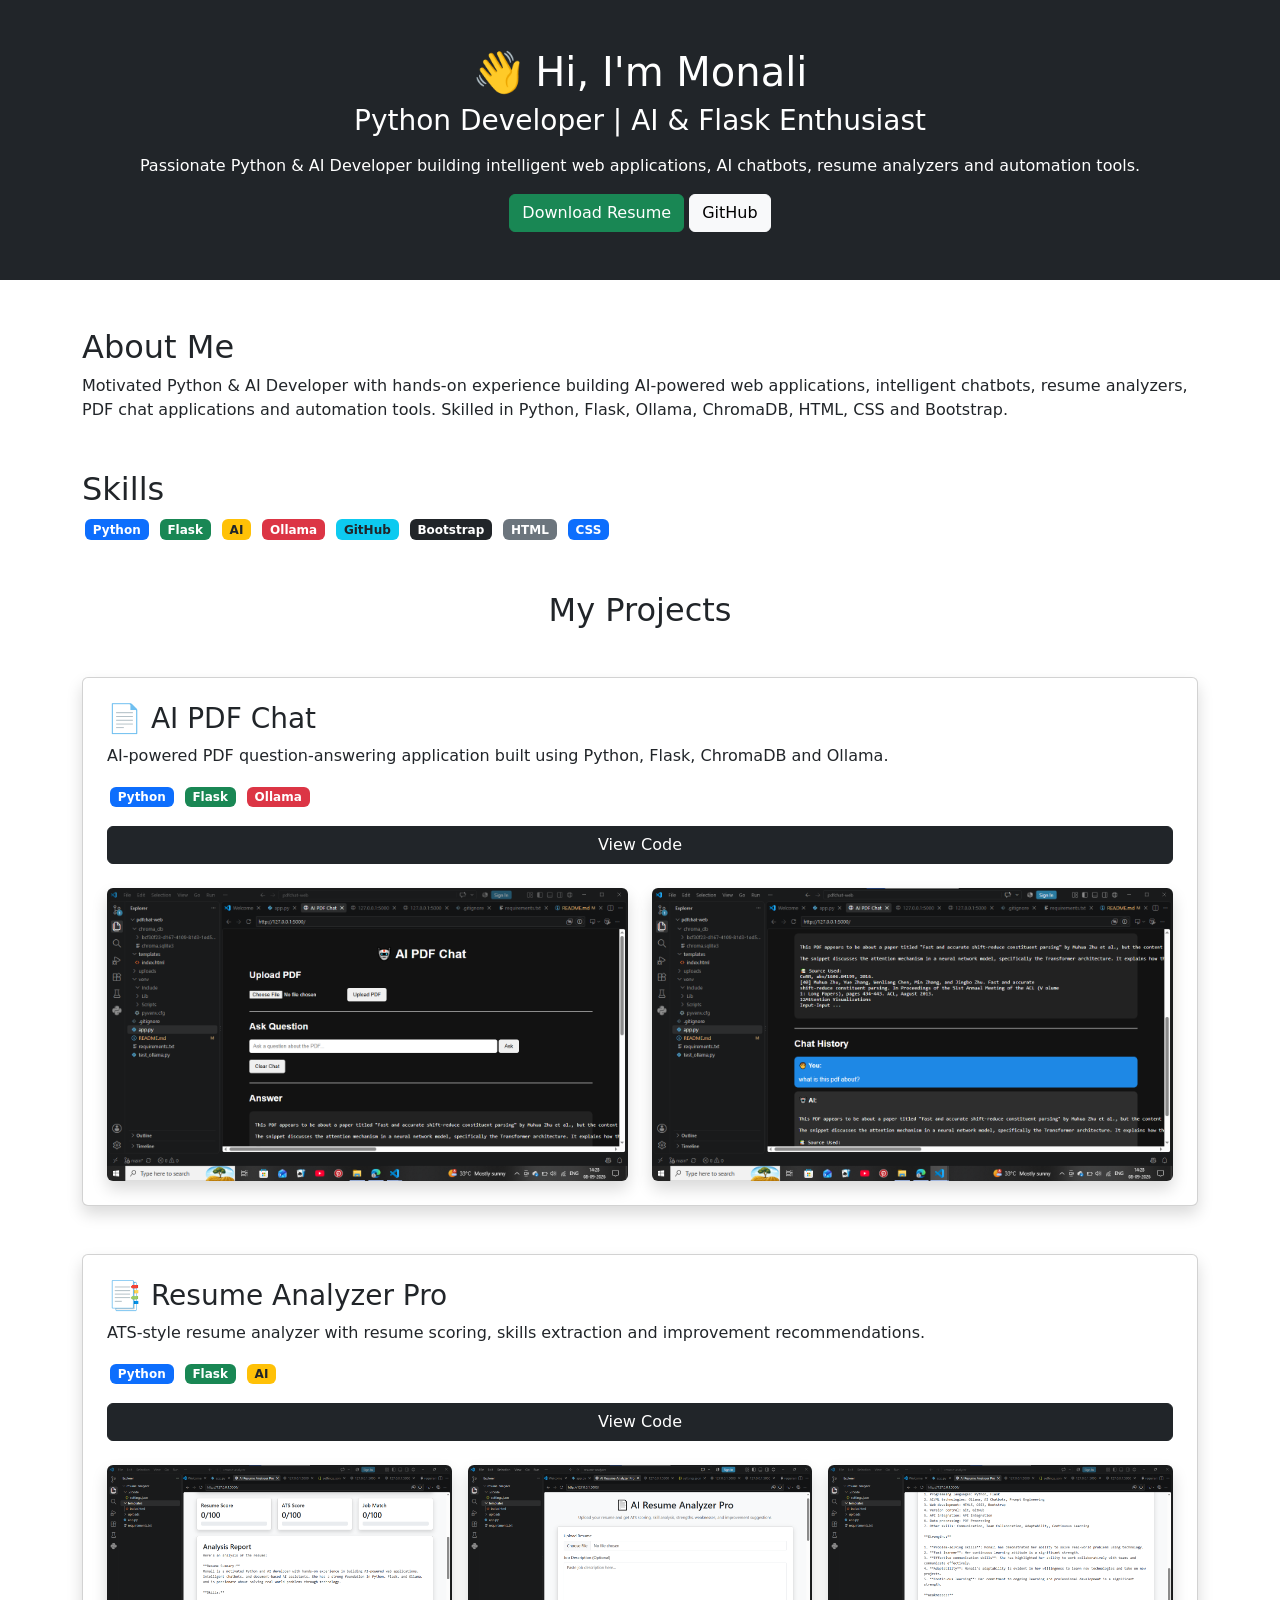
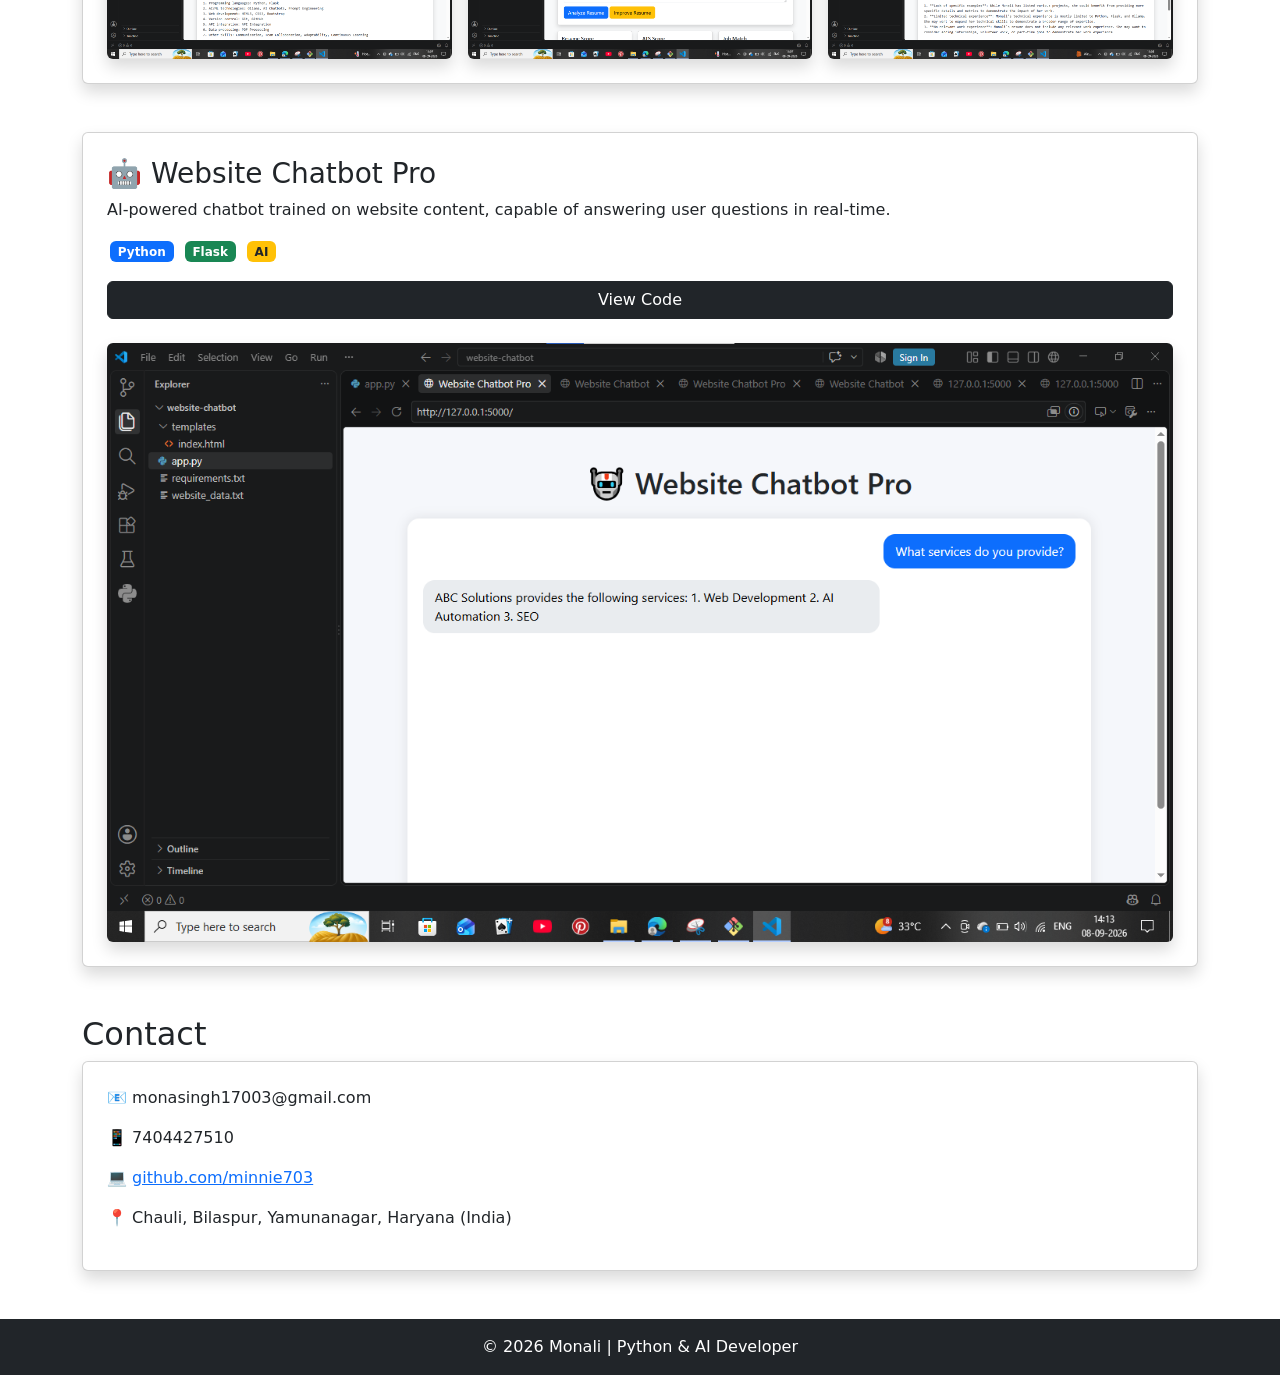
==== index.html @ a2e7c5f6 "Added clickable screenshots" ====
<!DOCTYPE html>
<html lang="en">

<head>

    <meta charset="UTF-8">
    <meta name="viewport" content="width=device-width, initial-scale=1.0">

    <title>Monali | Python & AI Developer</title>

    <link rel="stylesheet" href="style.css">

    <link href="https://cdn.jsdelivr.net/npm/bootstrap@5.3.3/dist/css/bootstrap.min.css"
          rel="stylesheet">

</head>

<body>

<!-- HERO -->

<section class="bg-dark text-white text-center p-5">

    <div class="container">

        <h1>👋 Hi, I'm Monali</h1>

        <h3>Python Developer | AI & Flask Enthusiast</h3>

        <p class="mt-3">
            Passionate Python & AI Developer building intelligent web applications,
            AI chatbots, resume analyzers and automation tools.
        </p>

        <a href="https://minnie703.github.io/portfolio-website/Monali_Resume.pdf"
           class="btn btn-success"
           target="_blank">
           Download Resume
        </a>

        <a href="https://github.com/minnie703"
           target="_blank"
           class="btn btn-light">
           GitHub
        </a>

    </div>

</section>

<!-- ABOUT -->

<section class="container mt-5">

    <h2>About Me</h2>

    <p>
        Motivated Python & AI Developer with hands-on experience building
        AI-powered web applications, intelligent chatbots, resume analyzers,
        PDF chat applications and automation tools.

        Skilled in Python, Flask, Ollama, ChromaDB, HTML, CSS and Bootstrap.
    </p>

</section>

<!-- SKILLS -->

<section class="container mt-5">

    <h2>Skills</h2>

    <span class="badge bg-primary">Python</span>
    <span class="badge bg-success">Flask</span>
    <span class="badge bg-warning text-dark">AI</span>
    <span class="badge bg-danger">Ollama</span>
    <span class="badge bg-info text-dark">GitHub</span>
    <span class="badge bg-dark">Bootstrap</span>
    <span class="badge bg-secondary">HTML</span>
    <span class="badge bg-primary">CSS</span>

</section>

<!-- PROJECTS -->

<section class="container mt-5">

    <h2 class="text-center mb-5">
        My Projects
    </h2>

    <!-- AI PDF CHAT -->

    <div class="card shadow p-4 mb-5">

        <h3>📄 AI PDF Chat</h3>

        <p>
            AI-powered PDF question-answering application built using
            Python, Flask, ChromaDB and Ollama.
        </p>

        <div class="mb-3">
            <span class="badge bg-primary">Python</span>
            <span class="badge bg-success">Flask</span>
            <span class="badge bg-danger">Ollama</span>
        </div>

        <a href="https://github.com/minnie703"
           target="_blank"
           class="btn btn-dark mb-4">
            View Code
        </a>

        <div class="row">

            <div class="col-md-6">
                <a href="images/aipdfchat.png" target="_blank">
                    <img src="images/aipdfchat.png"
                         class="img-fluid rounded shadow project-img">
                </a>
            </div>

            <div class="col-md-6">
                <a href="images/aipdfchatt.png" target="_blank">
                    <img src="images/aipdfchatt.png"
                         class="img-fluid rounded shadow project-img">
                </a>
            </div>

        </div>

    </div>

    <!-- RESUME ANALYZER -->

    <div class="card shadow p-4 mb-5">

        <h3>📑 Resume Analyzer Pro</h3>

        <p>
            ATS-style resume analyzer with resume scoring,
            skills extraction and improvement recommendations.
        </p>

        <div class="mb-3">
            <span class="badge bg-primary">Python</span>
            <span class="badge bg-success">Flask</span>
            <span class="badge bg-warning text-dark">AI</span>
        </div>

        <a href="https://github.com/minnie703"
           target="_blank"
           class="btn btn-dark mb-4">
            View Code
        </a>

        <div class="row g-3">

            <div class="col-md-4">
                <a href="images/resume_analyzer.png" target="_blank">
                    <img src="images/resume_analyzer.png"
                         class="img-fluid rounded shadow project-img">
                </a>
            </div>

            <div class="col-md-4">
                <a href="images/resumeanalyzer.png" target="_blank">
                    <img src="images/resumeanalyzer.png"
                         class="img-fluid rounded shadow project-img">
                </a>
            </div>

            <div class="col-md-4">
                <a href="images/resummeanalyzer.png" target="_blank">
                    <img src="images/resummeanalyzer.png"
                         class="img-fluid rounded shadow project-img">
                </a>
            </div>

        </div>

    </div>

    <!-- WEBSITE CHATBOT -->

    <div class="card shadow p-4 mb-5">

        <h3>🤖 Website Chatbot Pro</h3>

        <p>
            AI-powered chatbot trained on website content,
            capable of answering user questions in real-time.
        </p>

        <div class="mb-3">
            <span class="badge bg-primary">Python</span>
            <span class="badge bg-success">Flask</span>
            <span class="badge bg-warning text-dark">AI</span>
        </div>

        <a href="https://github.com/minnie703"
           target="_blank"
           class="btn btn-dark mb-4">
            View Code
        </a>

        <a href="images/websitechatbot.png" target="_blank">
            <img src="images/websitechatbot.png"
                 class="img-fluid rounded shadow project-img">
        </a>

    </div>

</section>

<!-- CONTACT -->

<section class="container mt-5 mb-5">

    <h2>Contact</h2>

    <div class="card p-4 shadow">

        <p>📧 monasingh17003@gmail.com</p>

        <p>📱 7404427510</p>

        <p>
            💻
            <a href="https://github.com/minnie703" target="_blank">
                github.com/minnie703
            </a>
        </p>

        <p>
            📍 Chauli, Bilaspur,
            Yamunanagar, Haryana (India)
        </p>

    </div>

</section>

<!-- FOOTER -->

<footer class="bg-dark text-white text-center p-3">

    © 2026 Monali | Python & AI Developer

</footer>

</body>
</html>
---- style.css ----
body{
    background:#f8f9fa;
    font-family: Arial, sans-serif;
}

h1,h2,h3,h4{
    font-weight: bold;
}

.card{
    border:none;
    border-radius:15px;
}

img{
    transition:0.3s;
}

img:hover{
    transform:scale(1.02);
}

.badge{
    margin:3px;
    padding:8px;
}

section{
    margin-bottom:40px;
}

footer{
    margin-top:30px;
} 
.project-img {
    transition: transform 0.3s ease;
    cursor: pointer;
}

.project-img:hover {
    transform: scale(1.05);
}

.card {
    border: none;
    border-radius: 15px;
}

.card img {
    border-radius: 10px;
}
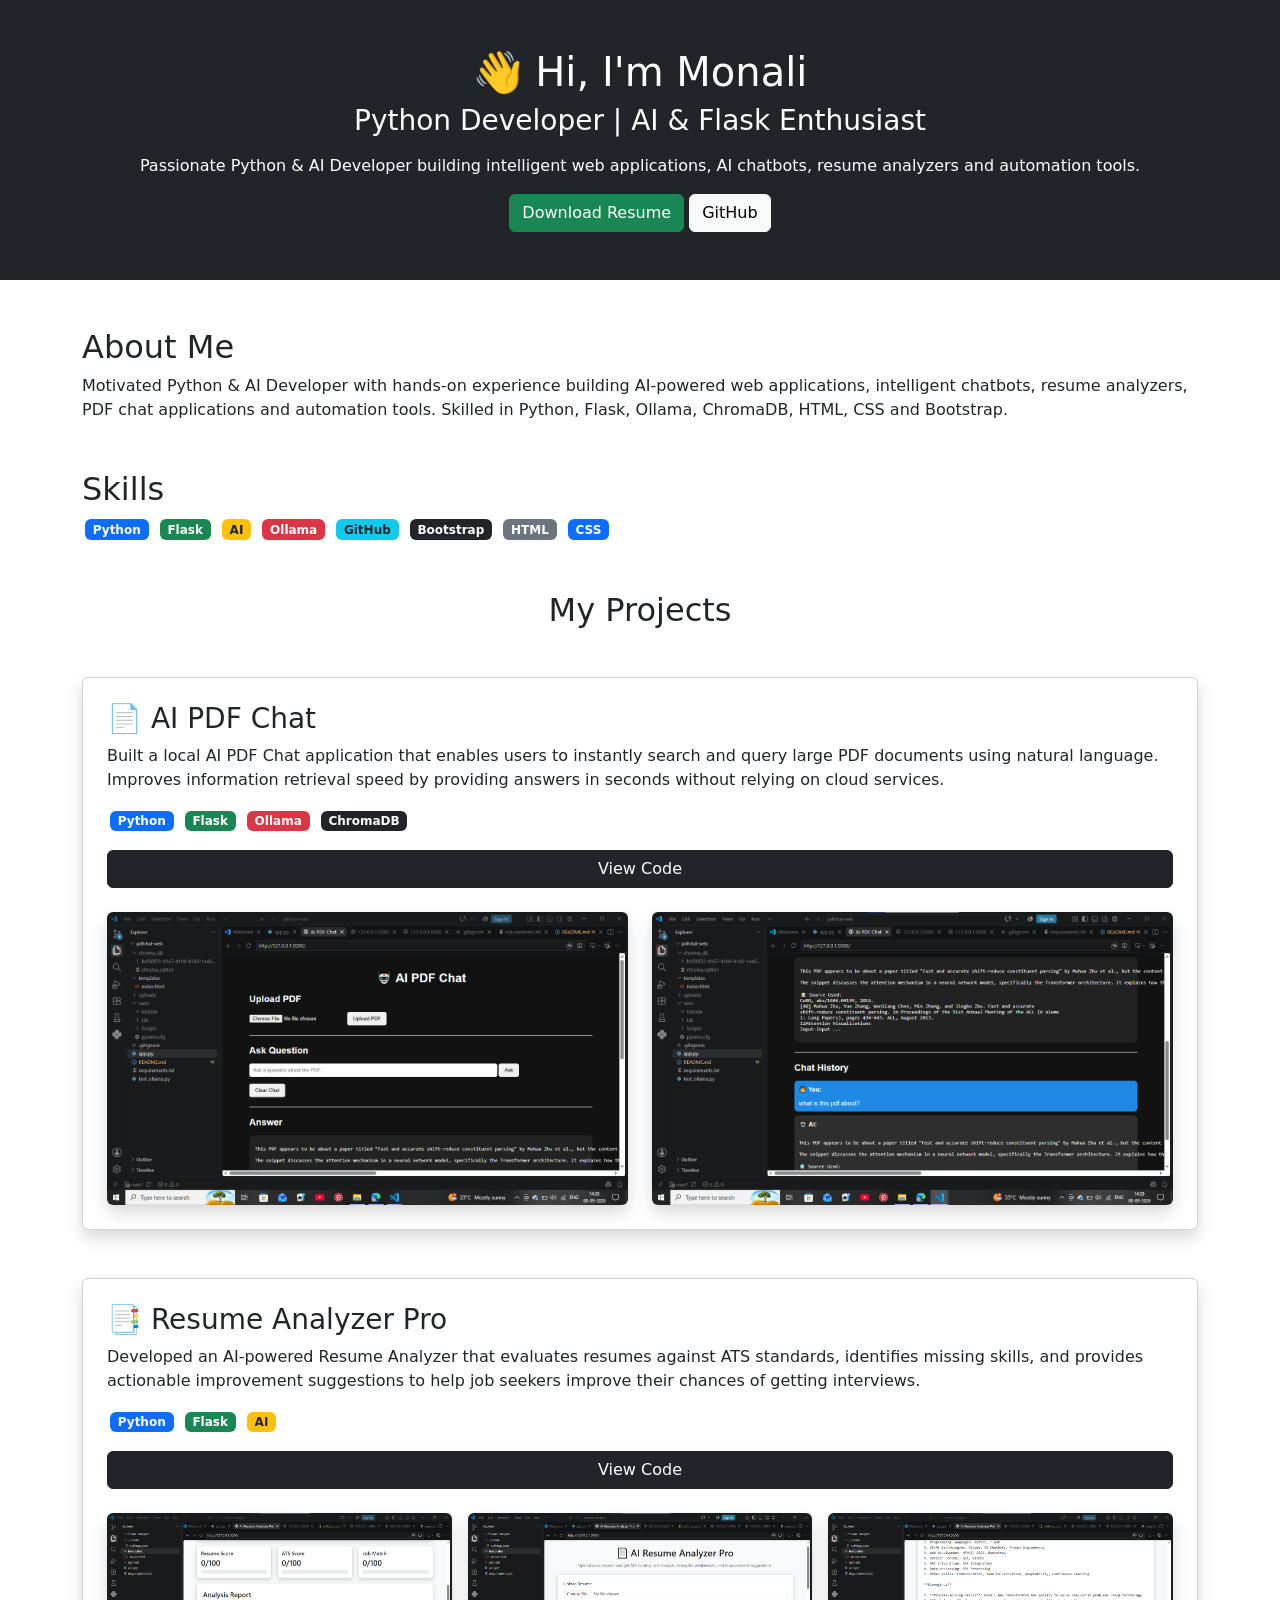
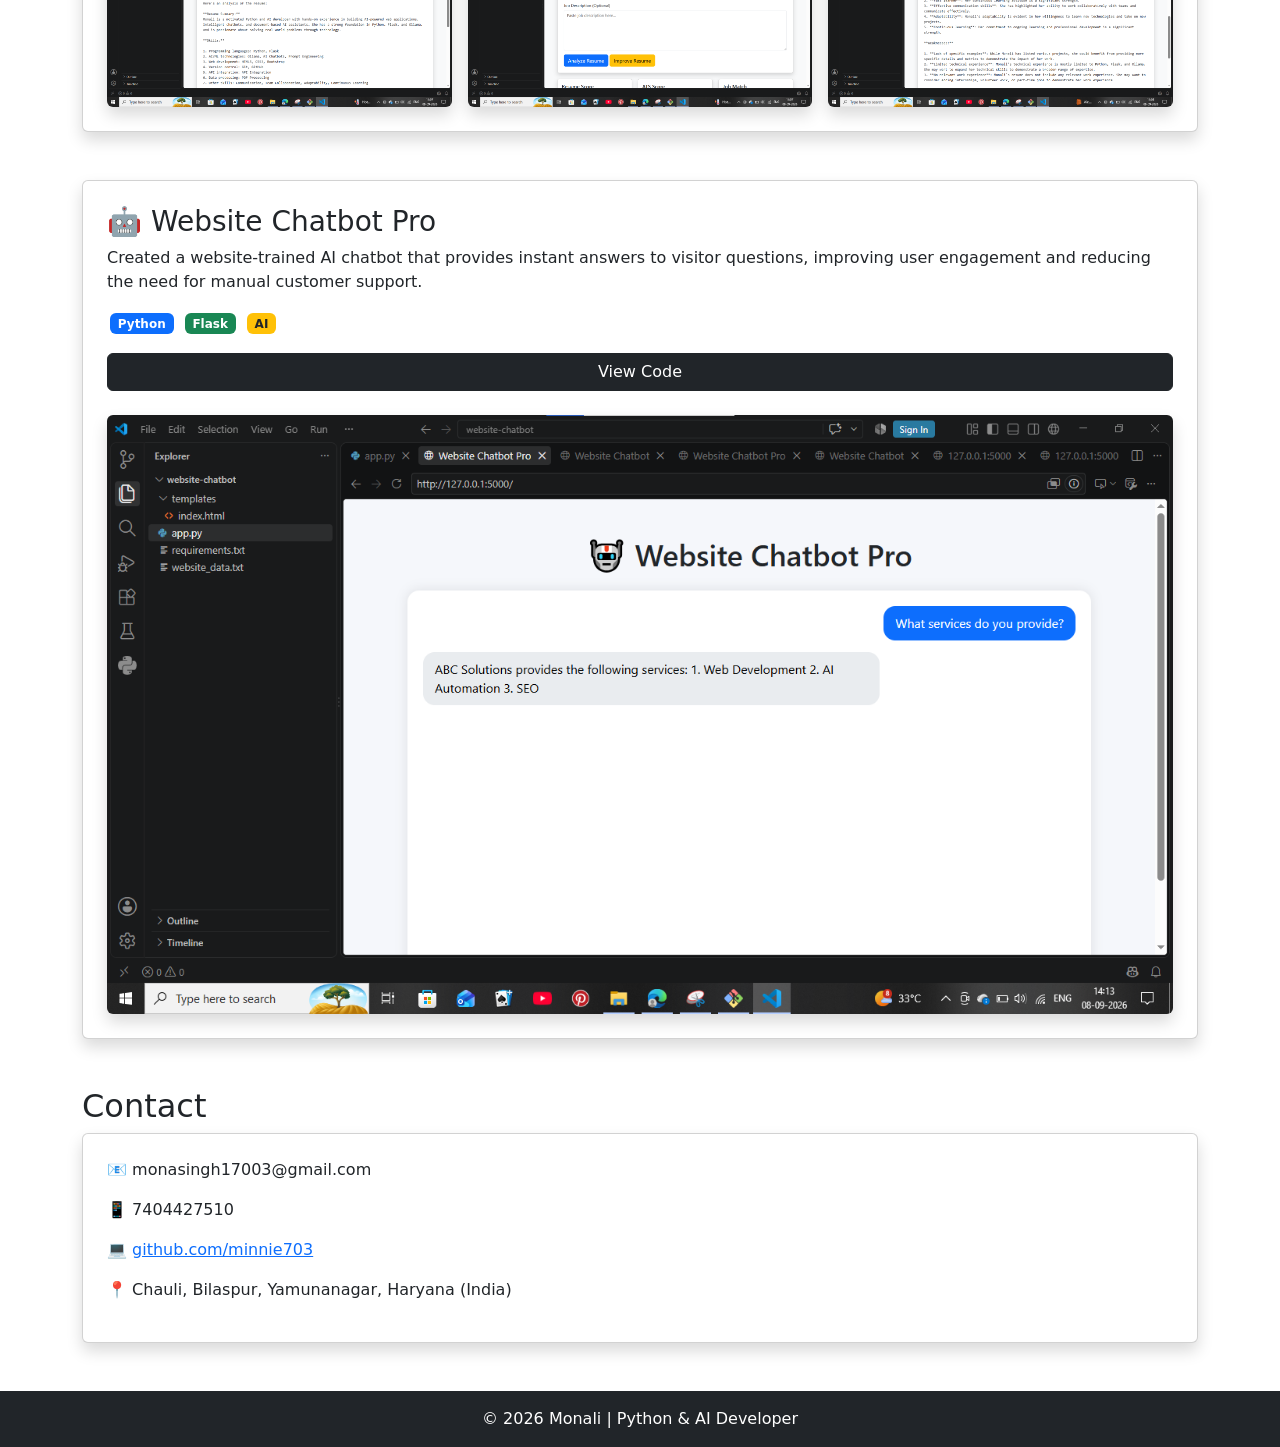
==== commit 2317397c: "Improved project descriptions" ====
--- a/index.html
+++ b/index.html
@@ -96,14 +96,17 @@
         <h3>📄 AI PDF Chat</h3>
 
         <p>
-            AI-powered PDF question-answering application built using
-            Python, Flask, ChromaDB and Ollama.
+            Built a local AI PDF Chat application that enables users to instantly
+            search and query large PDF documents using natural language.
+            Improves information retrieval speed by providing answers in seconds
+            without relying on cloud services.
         </p>
 
         <div class="mb-3">
             <span class="badge bg-primary">Python</span>
             <span class="badge bg-success">Flask</span>
             <span class="badge bg-danger">Ollama</span>
+            <span class="badge bg-dark">ChromaDB</span>
         </div>
 
         <a href="https://github.com/minnie703"
@@ -139,8 +142,10 @@
         <h3>📑 Resume Analyzer Pro</h3>
 
         <p>
-            ATS-style resume analyzer with resume scoring,
-            skills extraction and improvement recommendations.
+            Developed an AI-powered Resume Analyzer that evaluates resumes
+            against ATS standards, identifies missing skills, and provides
+            actionable improvement suggestions to help job seekers improve
+            their chances of getting interviews.
         </p>
 
         <div class="mb-3">
@@ -189,8 +194,9 @@
         <h3>🤖 Website Chatbot Pro</h3>
 
         <p>
-            AI-powered chatbot trained on website content,
-            capable of answering user questions in real-time.
+            Created a website-trained AI chatbot that provides instant answers
+            to visitor questions, improving user engagement and reducing the
+            need for manual customer support.
         </p>
 
         <div class="mb-3">
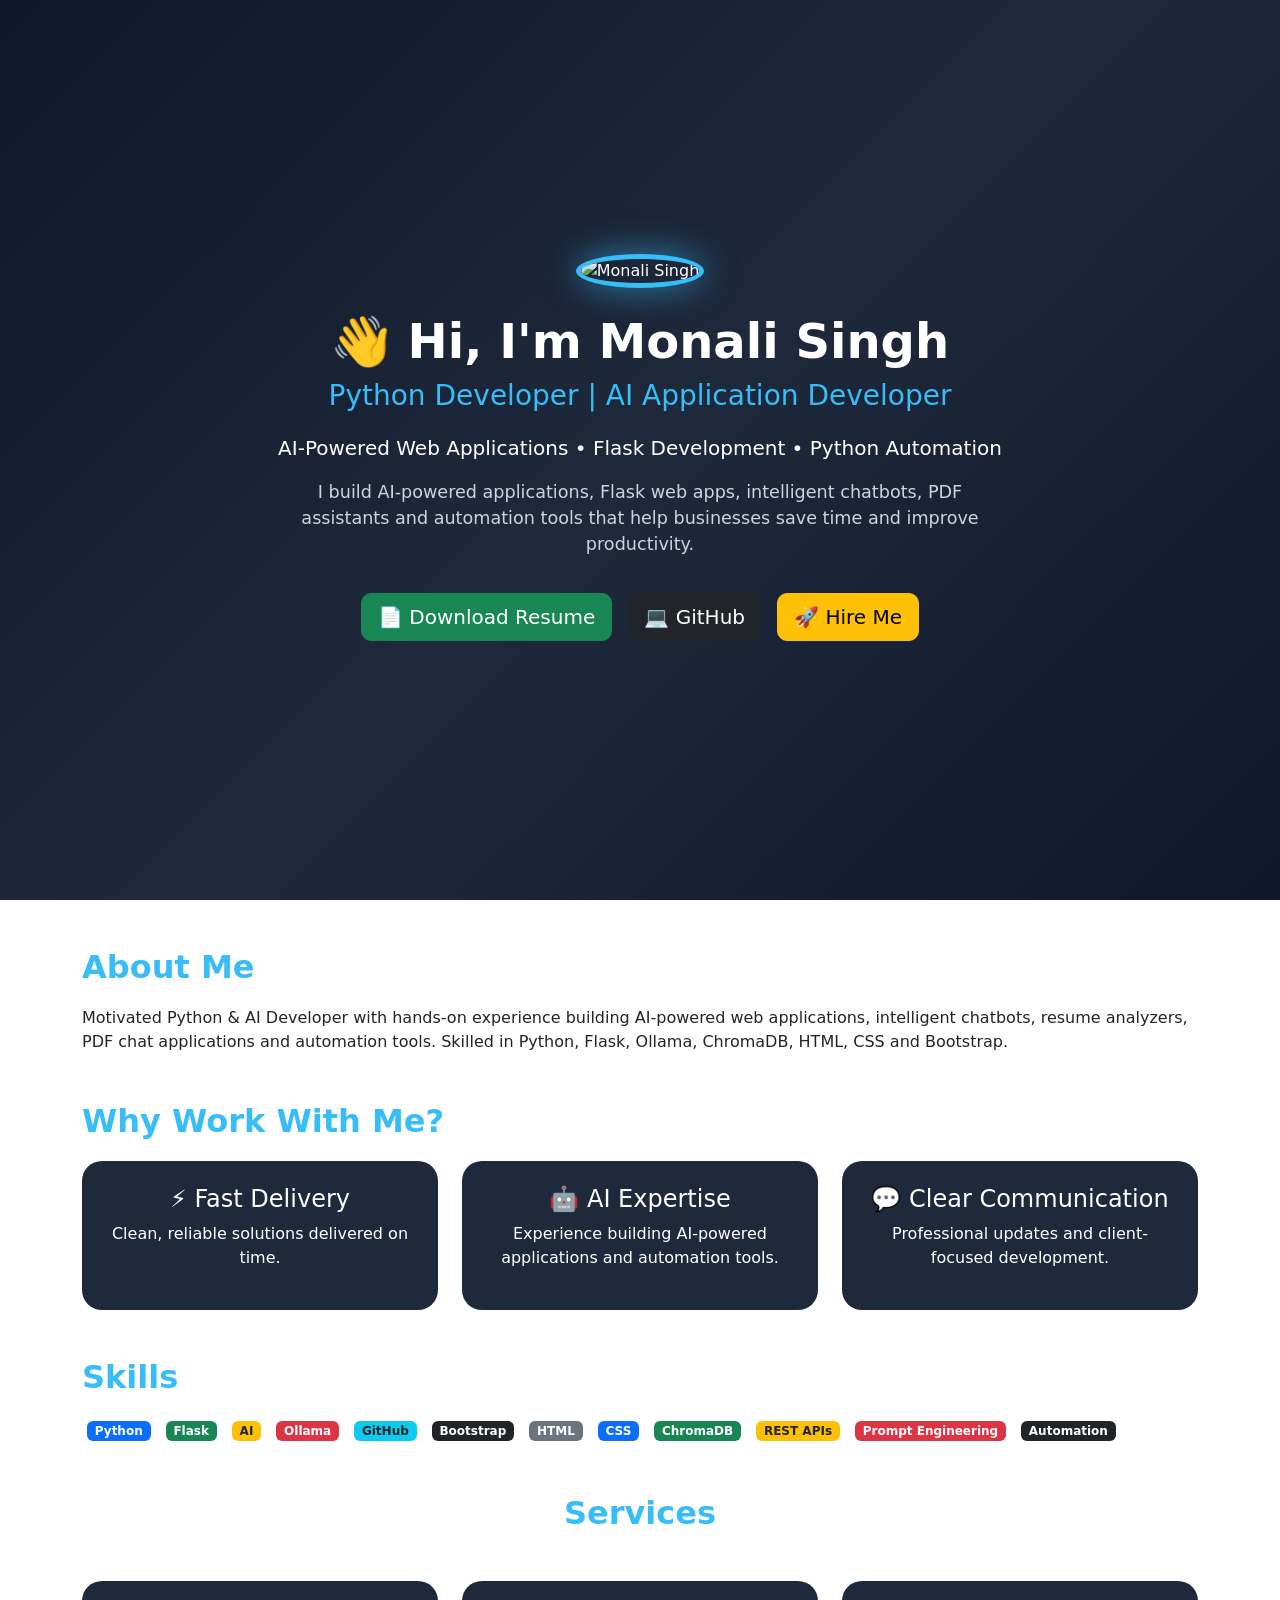
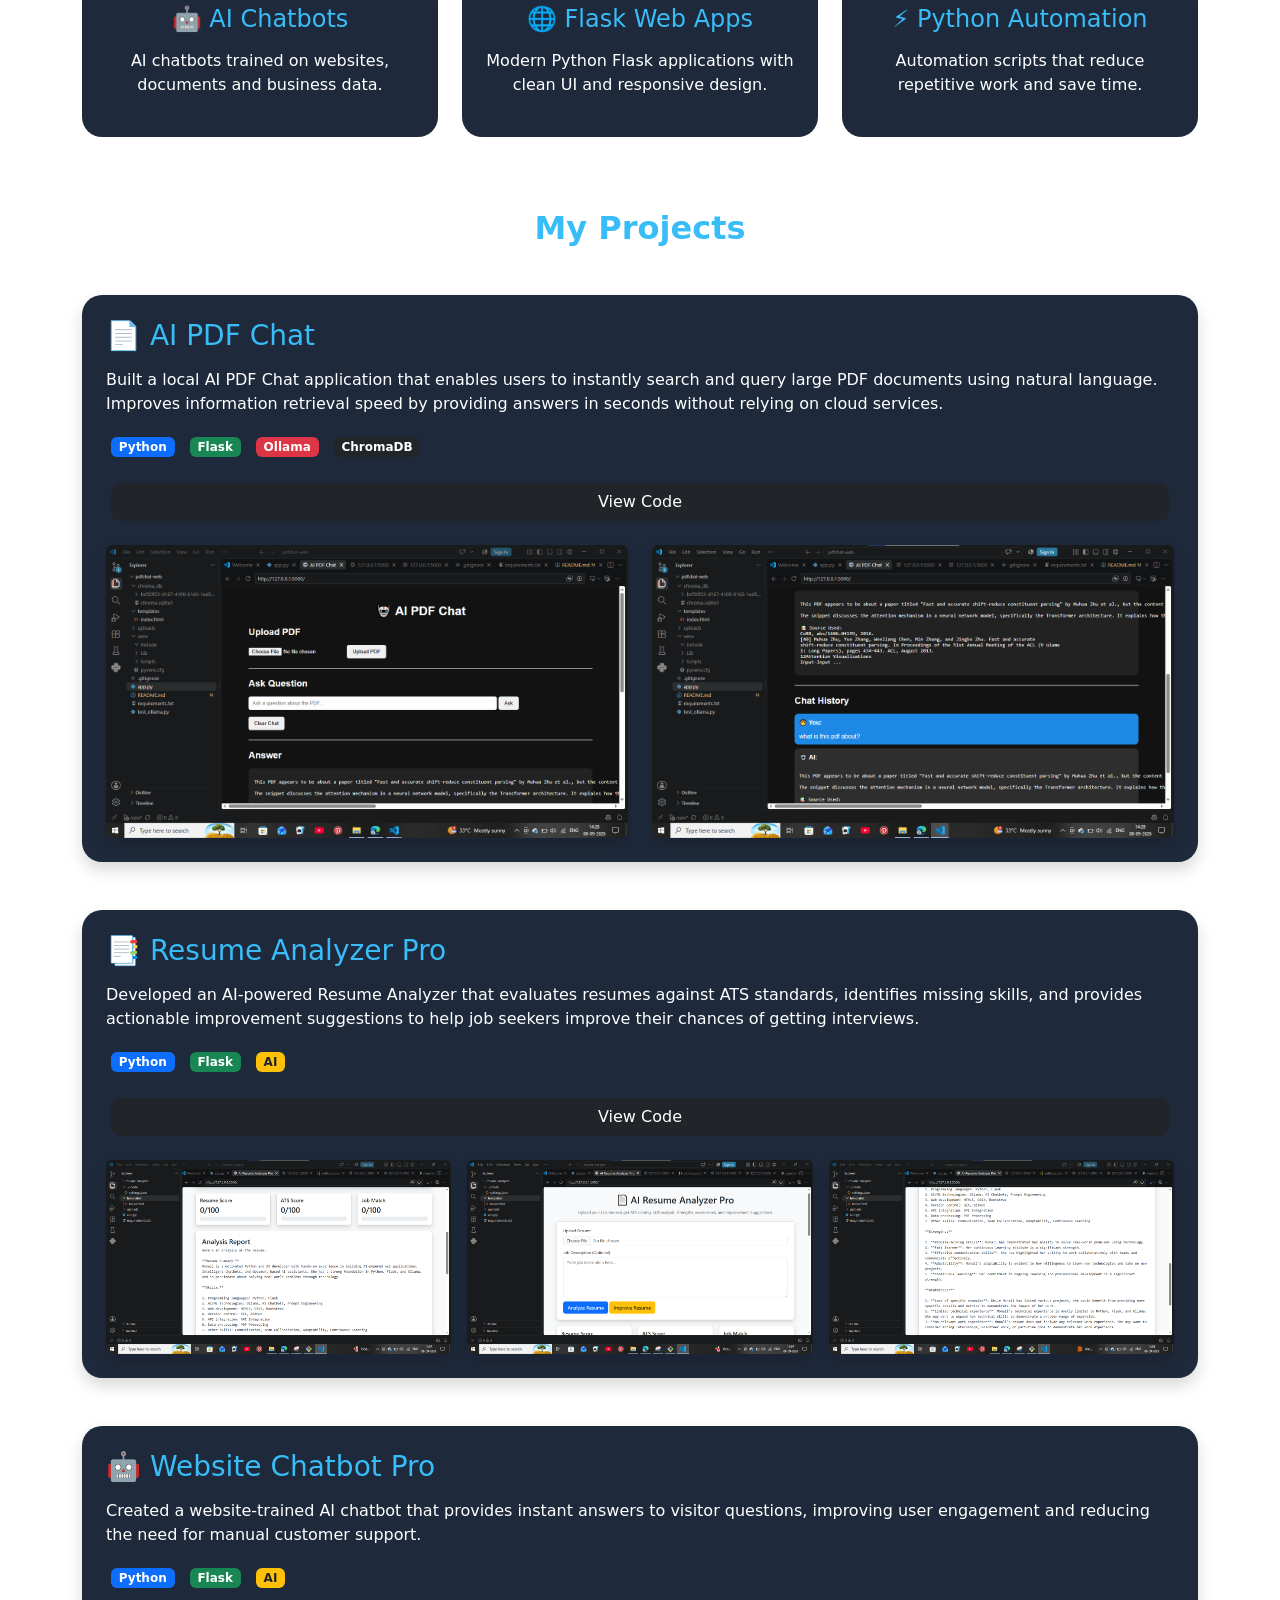
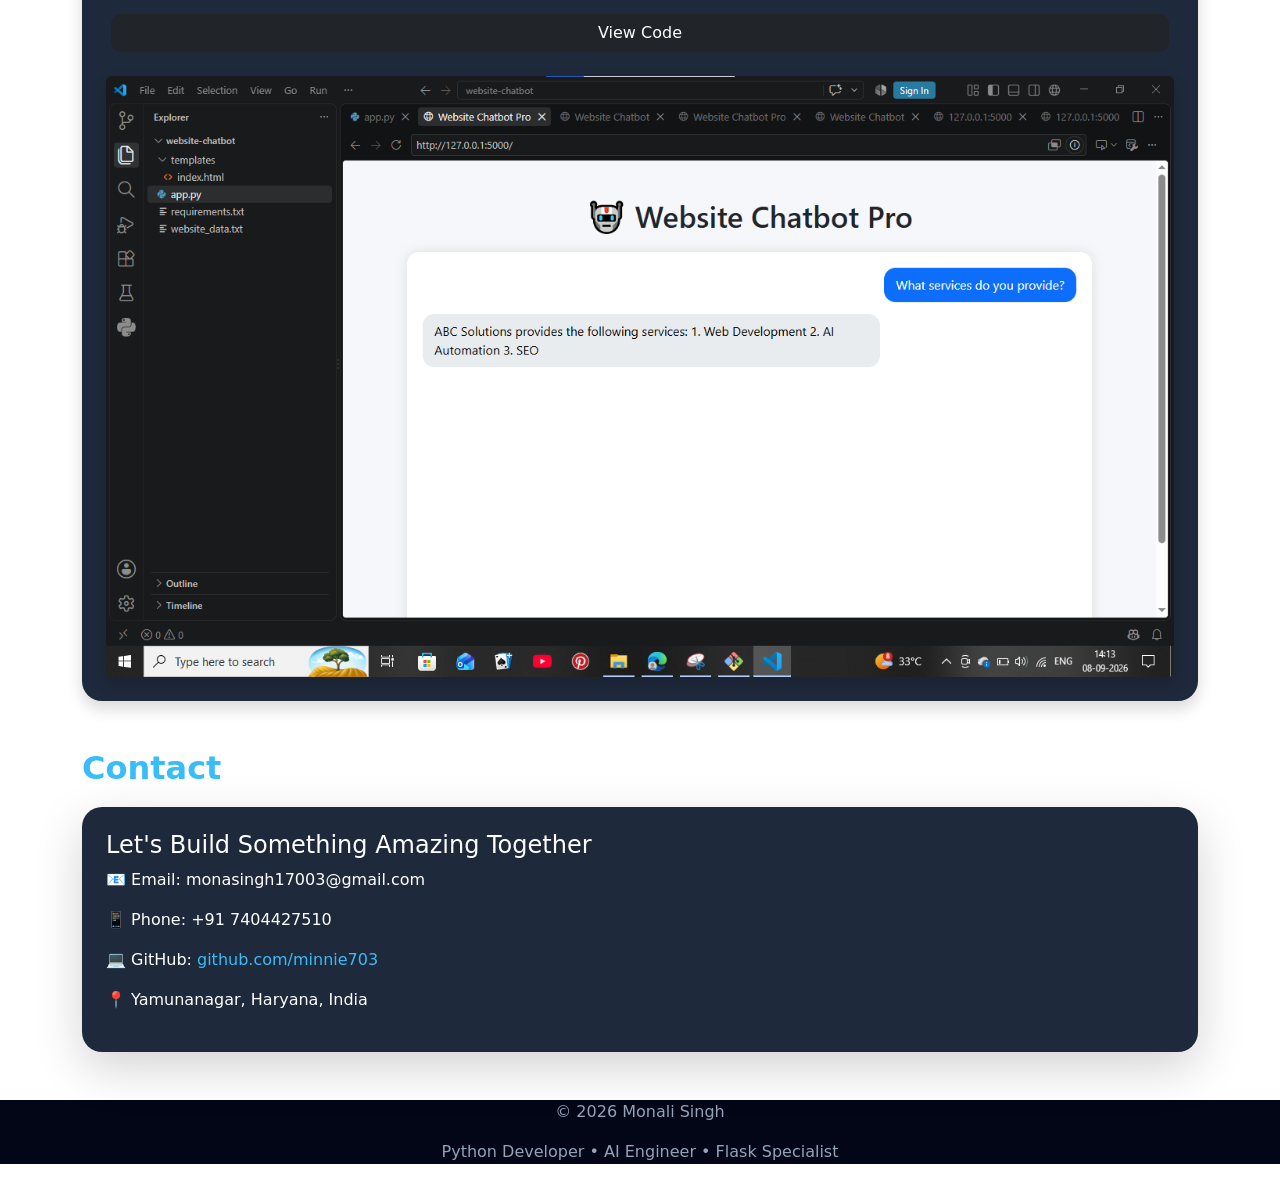
==== commit 4b91a21b: "Portfolio Website" ====
--- a/index.html
+++ b/index.html
@@ -19,32 +19,46 @@
 
 <!-- HERO -->
 
-<section class="bg-dark text-white text-center p-5">
+<section class="hero-section text-white text-center">
 
     <div class="container">
 
-        <h1>👋 Hi, I'm Monali</h1>
-
-        <h3>Python Developer | AI & Flask Enthusiast</h3>
-
-        <p class="mt-3">
-            Passionate Python & AI Developer building intelligent web applications,
-            AI chatbots, resume analyzers and automation tools.
-        </p>
-
-        <a href="https://minnie703.github.io/portfolio-website/Monali_Resume.pdf"
-           class="btn btn-success"
+        <img src="images/profile.jpg"
+             alt="Monali Singh"
+             class="profile-img">
+
+        <h1>👋 Hi, I'm Monali Singh</h1>
+
+        <h3>Python Developer | AI Application Developer</h3>
+
+        <p class="lead mt-3">
+    AI-Powered Web Applications • Flask Development • Python Automation
+</p>
+
+        <p class="hero-text">
+            I build AI-powered applications, Flask web apps,
+            intelligent chatbots, PDF assistants and automation tools
+            that help businesses save time and improve productivity.
+        </p>
+
+        <a href="Monali_Resume.pdf"
+           class="btn btn-success btn-lg"
            target="_blank">
-           Download Resume
+           📄 Download Resume
         </a>
 
         <a href="https://github.com/minnie703"
            target="_blank"
-           class="btn btn-light">
-           GitHub
-        </a>
-
-    </div>
+           class="btn btn-dark btn-lg">
+           💻 GitHub
+        </a>
+
+        <a href="#contact"
+           class="btn btn-warning btn-lg">
+           🚀 Hire Me
+        </a>
+
+        </div>
 
 </section>
 
@@ -61,6 +75,37 @@
 
         Skilled in Python, Flask, Ollama, ChromaDB, HTML, CSS and Bootstrap.
     </p>
+
+</section>
+
+<section class="container mt-5">
+
+    <h2>Why Work With Me?</h2>
+
+    <div class="row">
+
+        <div class="col-md-4">
+            <div class="card p-4 text-center">
+                <h4>⚡ Fast Delivery</h4>
+                <p>Clean, reliable solutions delivered on time.</p>
+            </div>
+        </div>
+
+        <div class="col-md-4">
+            <div class="card p-4 text-center">
+                <h4>🤖 AI Expertise</h4>
+                <p>Experience building AI-powered applications and automation tools.</p>
+            </div>
+        </div>
+
+        <div class="col-md-4">
+            <div class="card p-4 text-center">
+                <h4>💬 Clear Communication</h4>
+                <p>Professional updates and client-focused development.</p>
+            </div>
+        </div>
+
+    </div>
 
 </section>
 
@@ -78,6 +123,69 @@
     <span class="badge bg-dark">Bootstrap</span>
     <span class="badge bg-secondary">HTML</span>
     <span class="badge bg-primary">CSS</span>
+    <span class="badge bg-success">ChromaDB</span>
+    <span class="badge bg-warning text-dark">REST APIs</span>
+    <span class="badge bg-danger">Prompt Engineering</span>
+    <span class="badge bg-dark">Automation</span>
+
+</section>
+
+<!-- SERVICES -->
+
+<section class="container mt-5">
+
+    <h2 class="text-center mb-5">
+        Services
+    </h2>
+
+    <div class="row">
+
+        <div class="col-md-4 mb-4">
+
+            <div class="card service-card p-4 text-center">
+
+                <h4>🤖 AI Chatbots</h4>
+
+                <p>
+                    AI chatbots trained on websites,
+                    documents and business data.
+                </p>
+
+            </div>
+
+        </div>
+
+        <div class="col-md-4 mb-4">
+
+            <div class="card service-card p-4 text-center">
+
+                <h4>🌐 Flask Web Apps</h4>
+
+                <p>
+                    Modern Python Flask applications
+                    with clean UI and responsive design.
+                </p>
+
+            </div>
+
+        </div>
+
+        <div class="col-md-4 mb-4">
+
+            <div class="card service-card p-4 text-center">
+
+                <h4>⚡ Python Automation</h4>
+
+                <p>
+                    Automation scripts that reduce
+                    repetitive work and save time.
+                </p>
+
+            </div>
+
+        </div>
+
+    </div>
 
 </section>
 
@@ -222,39 +330,45 @@
 
 <!-- CONTACT -->
 
-<section class="container mt-5 mb-5">
+<section class="container mt-5 mb-5" id="contact">
 
     <h2>Contact</h2>
 
-    <div class="card p-4 shadow">
-
-        <p>📧 monasingh17003@gmail.com</p>
-
-        <p>📱 7404427510</p>
-
-        <p>
-            💻
-            <a href="https://github.com/minnie703" target="_blank">
+    <div class="card p-4 shadow-lg">
+
+        <h4>Let's Build Something Amazing Together</h4>
+
+        <p>📧 Email: monasingh17003@gmail.com</p>
+
+        <p>📱 Phone: +91 7404427510</p>
+
+        <p>
+            💻 GitHub:
+            <a href="https://github.com/minnie703">
                 github.com/minnie703
             </a>
         </p>
 
         <p>
-            📍 Chauli, Bilaspur,
-            Yamunanagar, Haryana (India)
-        </p>
-
-    </div>
-
-</section>
-
-<!-- FOOTER -->
-
-<footer class="bg-dark text-white text-center p-3">
-
-    © 2026 Monali | Python & AI Developer
-
-</footer>
-
-</body>
-</html>+            📍 Yamunanagar, Haryana, India
+        </p>
+
+    </div>
+
+</section>
+
+<footer class="footer text-center">
+
+    <div class="container">
+
+        <p>
+            © 2026 Monali Singh
+        </p>
+
+        <p>
+            Python Developer • AI Engineer • Flask Specialist
+        </p>
+
+    </div>
+
+ </footer>
--- a/style.css
+++ b/style.css
@@ -1,51 +1,222 @@
+/* =========================
+   GLOBAL
+========================= */
+
+*{
+    margin:0;
+    padding:0;
+    box-sizing:border-box;
+}
+
 body{
-    background:#f8f9fa;
-    font-family: Arial, sans-serif;
-}
-
-h1,h2,h3,h4{
-    font-weight: bold;
-}
+    background:#0f172a;
+    color:#e2e8f0;
+    font-family:'Segoe UI',sans-serif;
+    scroll-behavior:smooth;
+}
+
+/* =========================
+   HERO SECTION
+========================= */
+
+.hero-section{
+    background:linear-gradient(
+        135deg,
+        #0f172a,
+        #1e293b,
+        #0f172a
+    );
+    min-height:100vh;
+    display:flex;
+    align-items:center;
+    justify-content:center;
+    padding:80px 20px;
+}
+
+.profile-img{
+    width:180px;
+    height:180px;
+    object-fit:cover;
+    border-radius:50%;
+    border:5px solid #38bdf8;
+    box-shadow:0 0 35px rgba(56,189,248,.6);
+    margin-bottom:25px;
+}
+
+.hero-section h1{
+    font-size:3rem;
+    font-weight:700;
+}
+
+.hero-section h3{
+    color:#38bdf8;
+    margin-bottom:20px;
+}
+
+.hero-text{
+    max-width:700px;
+    margin:auto;
+    font-size:1.1rem;
+    color:#cbd5e1;
+    margin-bottom:30px;
+}
+
+/* =========================
+   BUTTONS
+========================= */
+
+.btn{
+    margin:5px;
+    border-radius:10px !important;
+    transition:.3s;
+}
+
+.btn:hover{
+    transform:translateY(-3px);
+}
+
+/* =========================
+   SECTION HEADINGS
+========================= */
+
+section h2{
+    color:#38bdf8;
+    font-weight:700;
+    margin-bottom:20px;
+}
+
+/* =========================
+   CARDS
+========================= */
 
 .card{
-    border:none;
+    background:#1e293b !important;
+    color:white !important;
+    border:none !important;
+    border-radius:20px !important;
+    transition:.4s;
+}
+
+.card:hover{
+    transform:translateY(-10px);
+    box-shadow:
+    0 15px 40px rgba(0,0,0,.4);
+}
+
+/* =========================
+   SERVICE CARDS
+========================= */
+
+.service-card{
+    height:100%;
+}
+
+.service-card h4{
+    color:#38bdf8;
+    margin-bottom:15px;
+}
+
+/* =========================
+   SKILLS
+========================= */
+
+.badge{
+    padding:10px 14px;
+    margin:5px;
+    font-size:.9rem;
+}
+
+/* =========================
+   PROJECTS
+========================= */
+
+.project-img{
+    transition:.4s;
     border-radius:15px;
 }
 
-img{
-    transition:0.3s;
-}
-
-img:hover{
-    transform:scale(1.02);
-}
-
-.badge{
-    margin:3px;
-    padding:8px;
-}
-
-section{
-    margin-bottom:40px;
-}
+.project-img:hover{
+    transform:scale(1.04);
+}
+
+.card h3{
+    color:#38bdf8;
+    margin-bottom:15px;
+}
+
+/* =========================
+   STATS
+========================= */
+
+.stats-section h2{
+    font-size:3rem;
+    font-weight:700;
+}
+
+.stats-section p{
+    color:#cbd5e1;
+}
+
+/* =========================
+   CONTACT
+========================= */
+
+#contact .card{
+    background:#1e293b;
+}
+
+#contact a{
+    color:#38bdf8;
+    text-decoration:none;
+}
+
+#contact a:hover{
+    color:white;
+}
+
+/* =========================
+   FOOTER
+========================= */
 
 footer{
-    margin-top:30px;
-} 
-.project-img {
-    transition: transform 0.3s ease;
-    cursor: pointer;
-}
-
-.project-img:hover {
-    transform: scale(1.05);
-}
-
-.card {
-    border: none;
-    border-radius: 15px;
-}
-
-.card img {
-    border-radius: 10px;
+    background:#020617 !important;
+    color:#94a3b8;
+}
+
+/* =========================
+   SCROLLBAR
+========================= */
+
+::-webkit-scrollbar{
+    width:10px;
+}
+
+::-webkit-scrollbar-track{
+    background:#0f172a;
+}
+
+::-webkit-scrollbar-thumb{
+    background:#38bdf8;
+    border-radius:20px;
+}
+
+/* =========================
+   RESPONSIVE
+========================= */
+
+@media(max-width:768px){
+
+    .hero-section h1{
+        font-size:2.2rem;
+    }
+
+    .hero-section h3{
+        font-size:1.2rem;
+    }
+
+    .profile-img{
+        width:140px;
+        height:140px;
+    }
+
 }
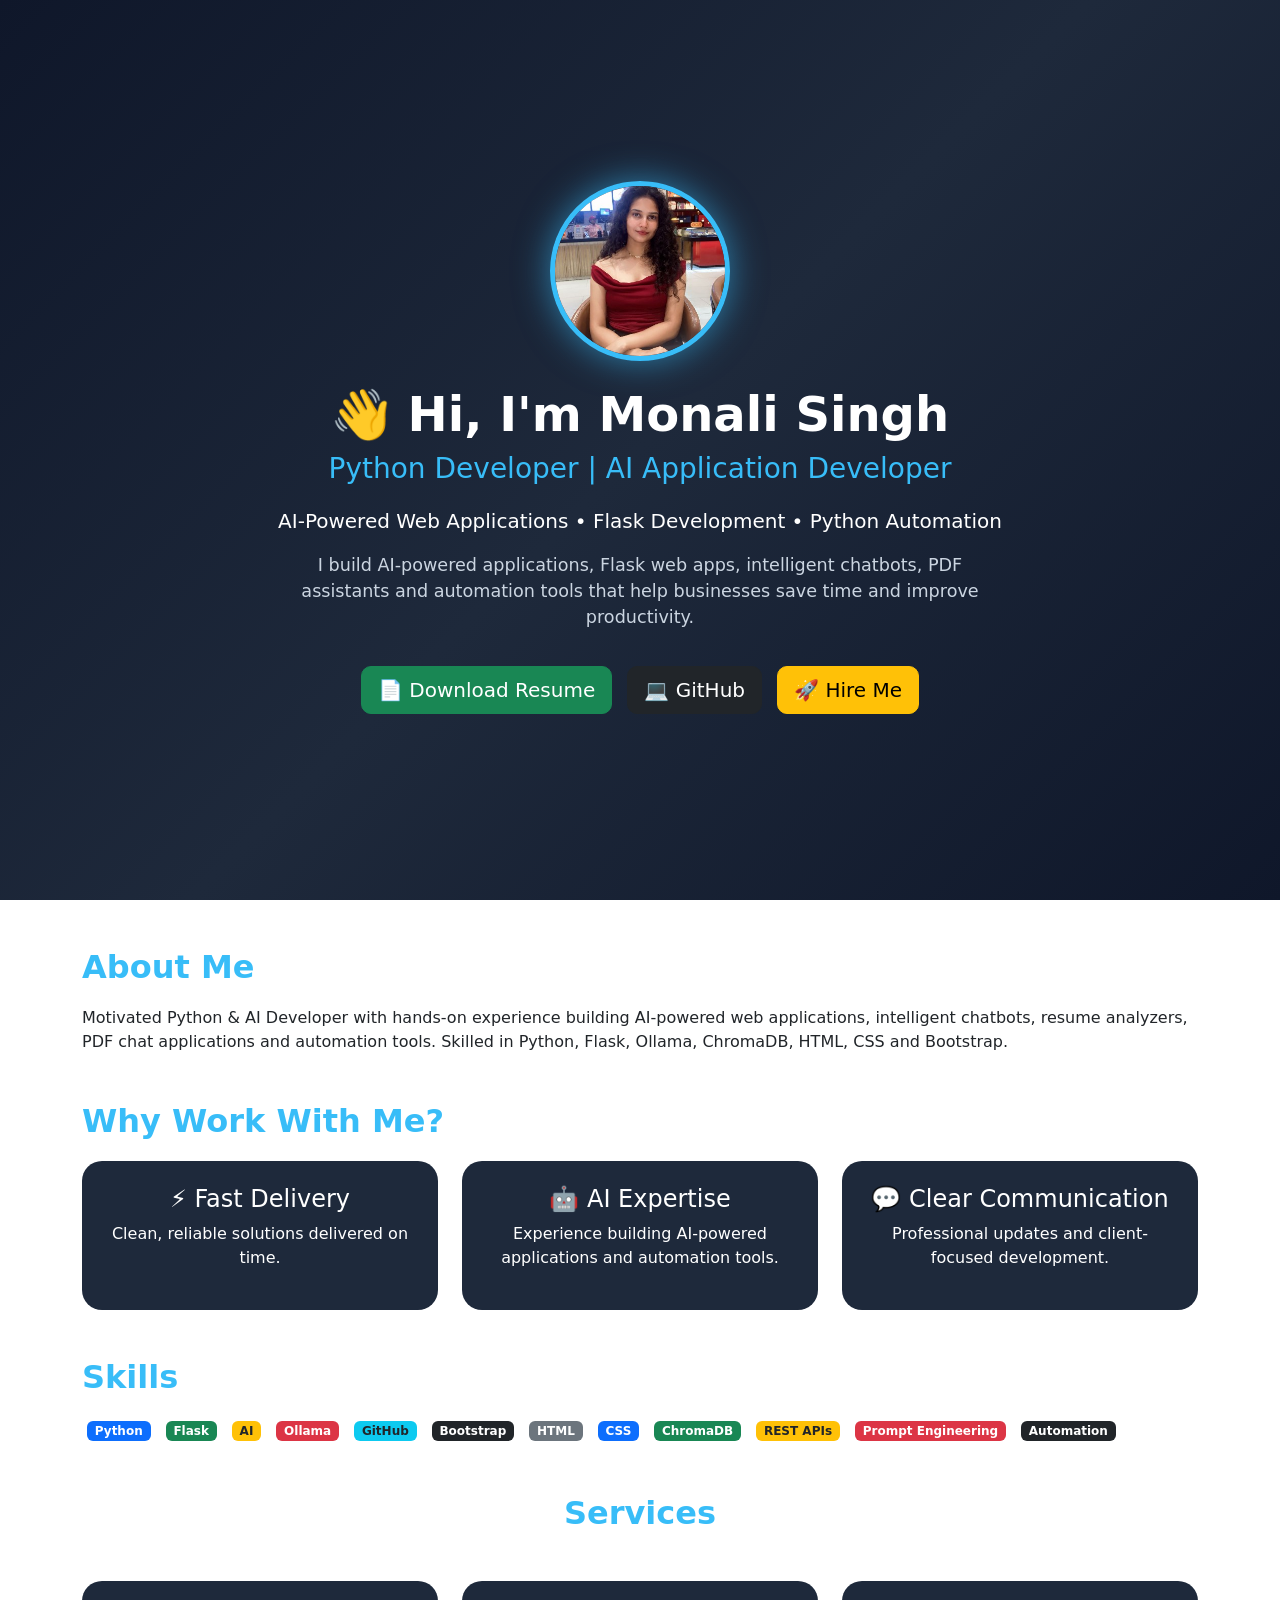
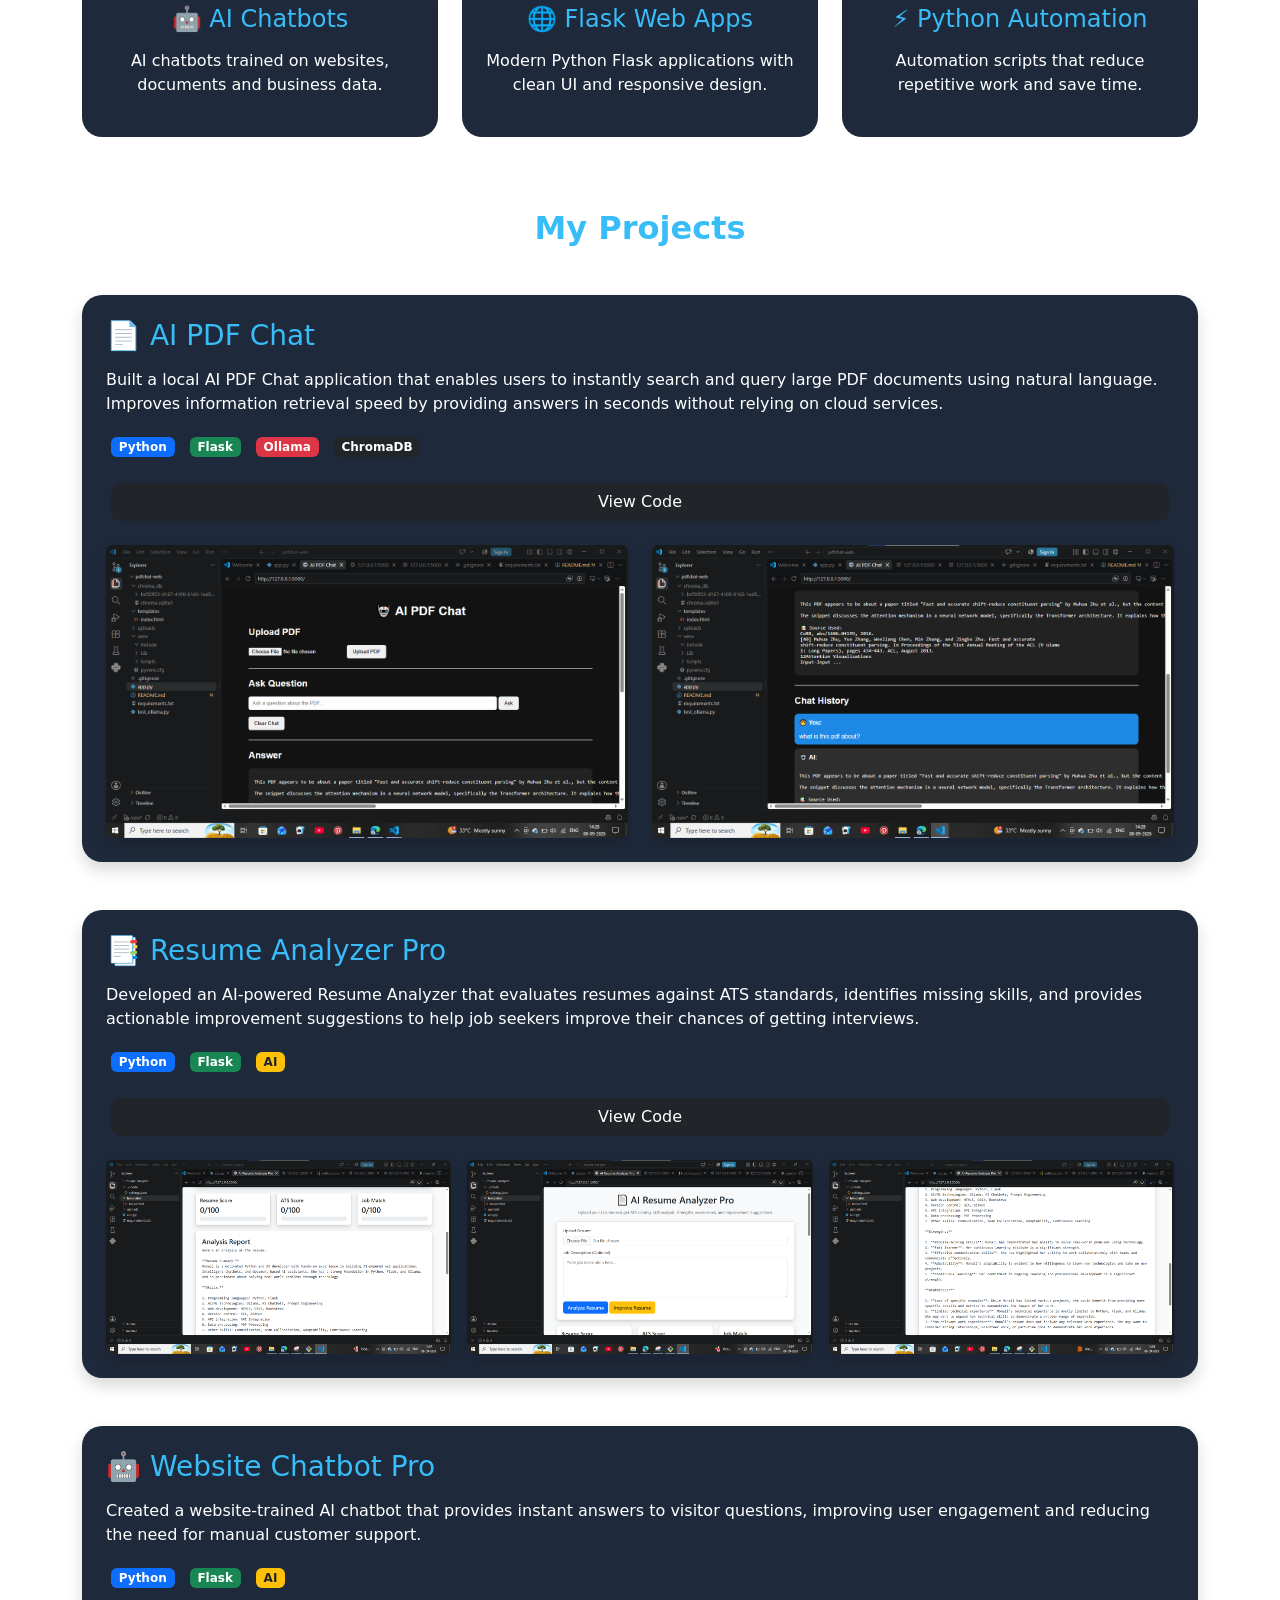
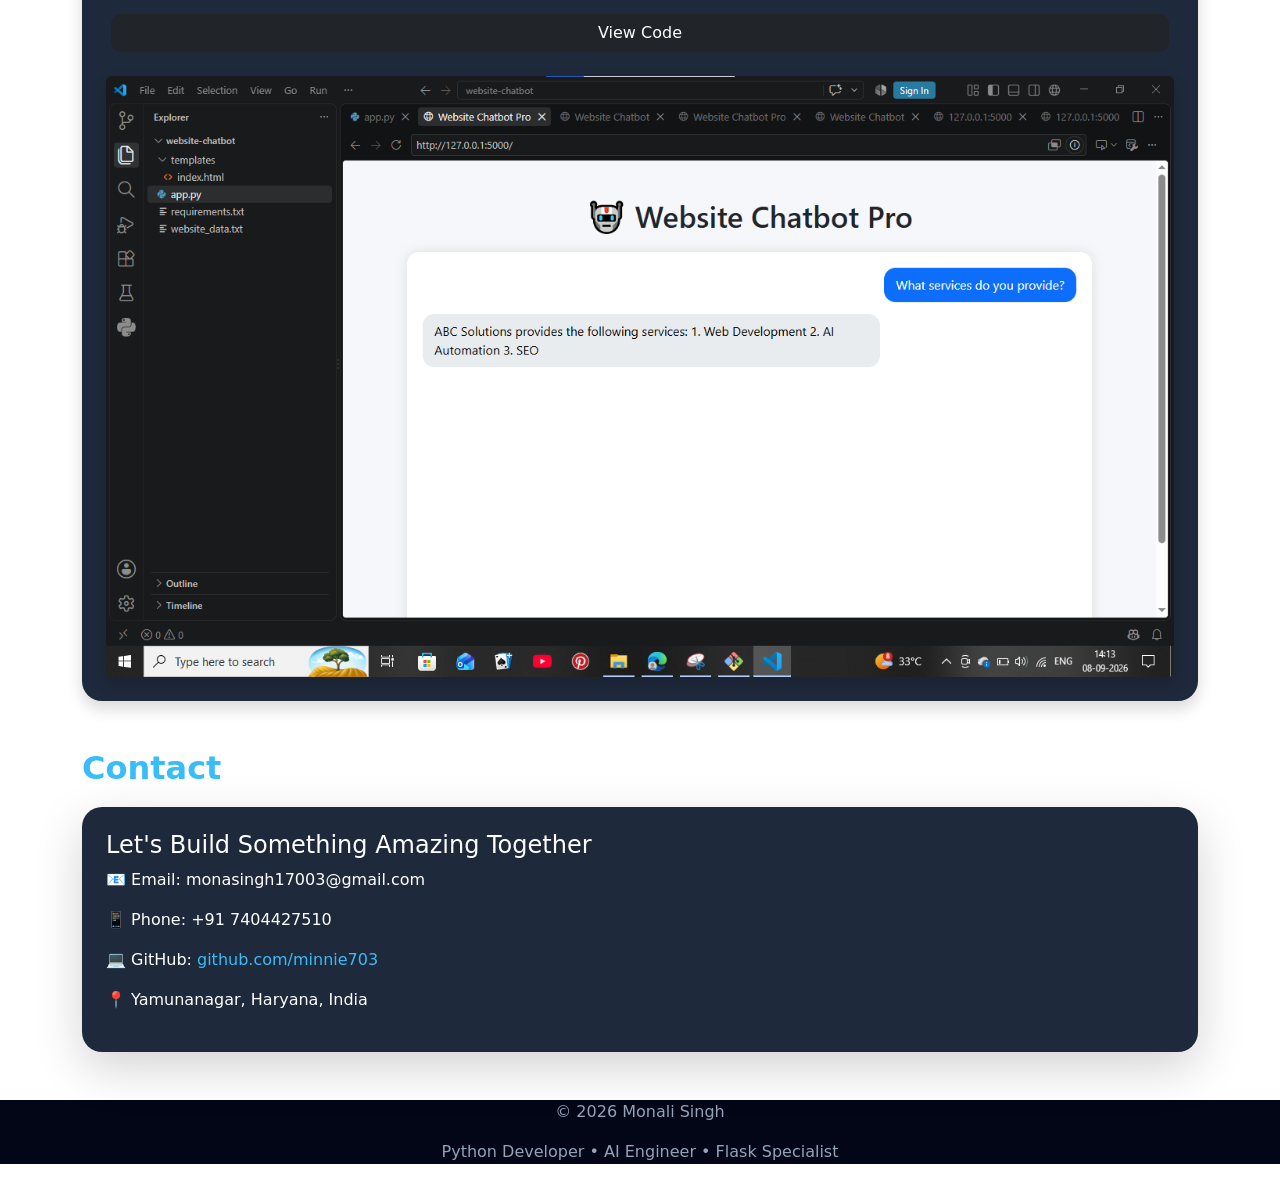
==== commit f88bb201: "Initial portfolio website" ====
--- a/index.html
+++ b/index.html
@@ -23,7 +23,7 @@
 
     <div class="container">
 
-        <img src="images/profile.jpg"
+        <img src="images/monali.png"
              alt="Monali Singh"
              class="profile-img">
 
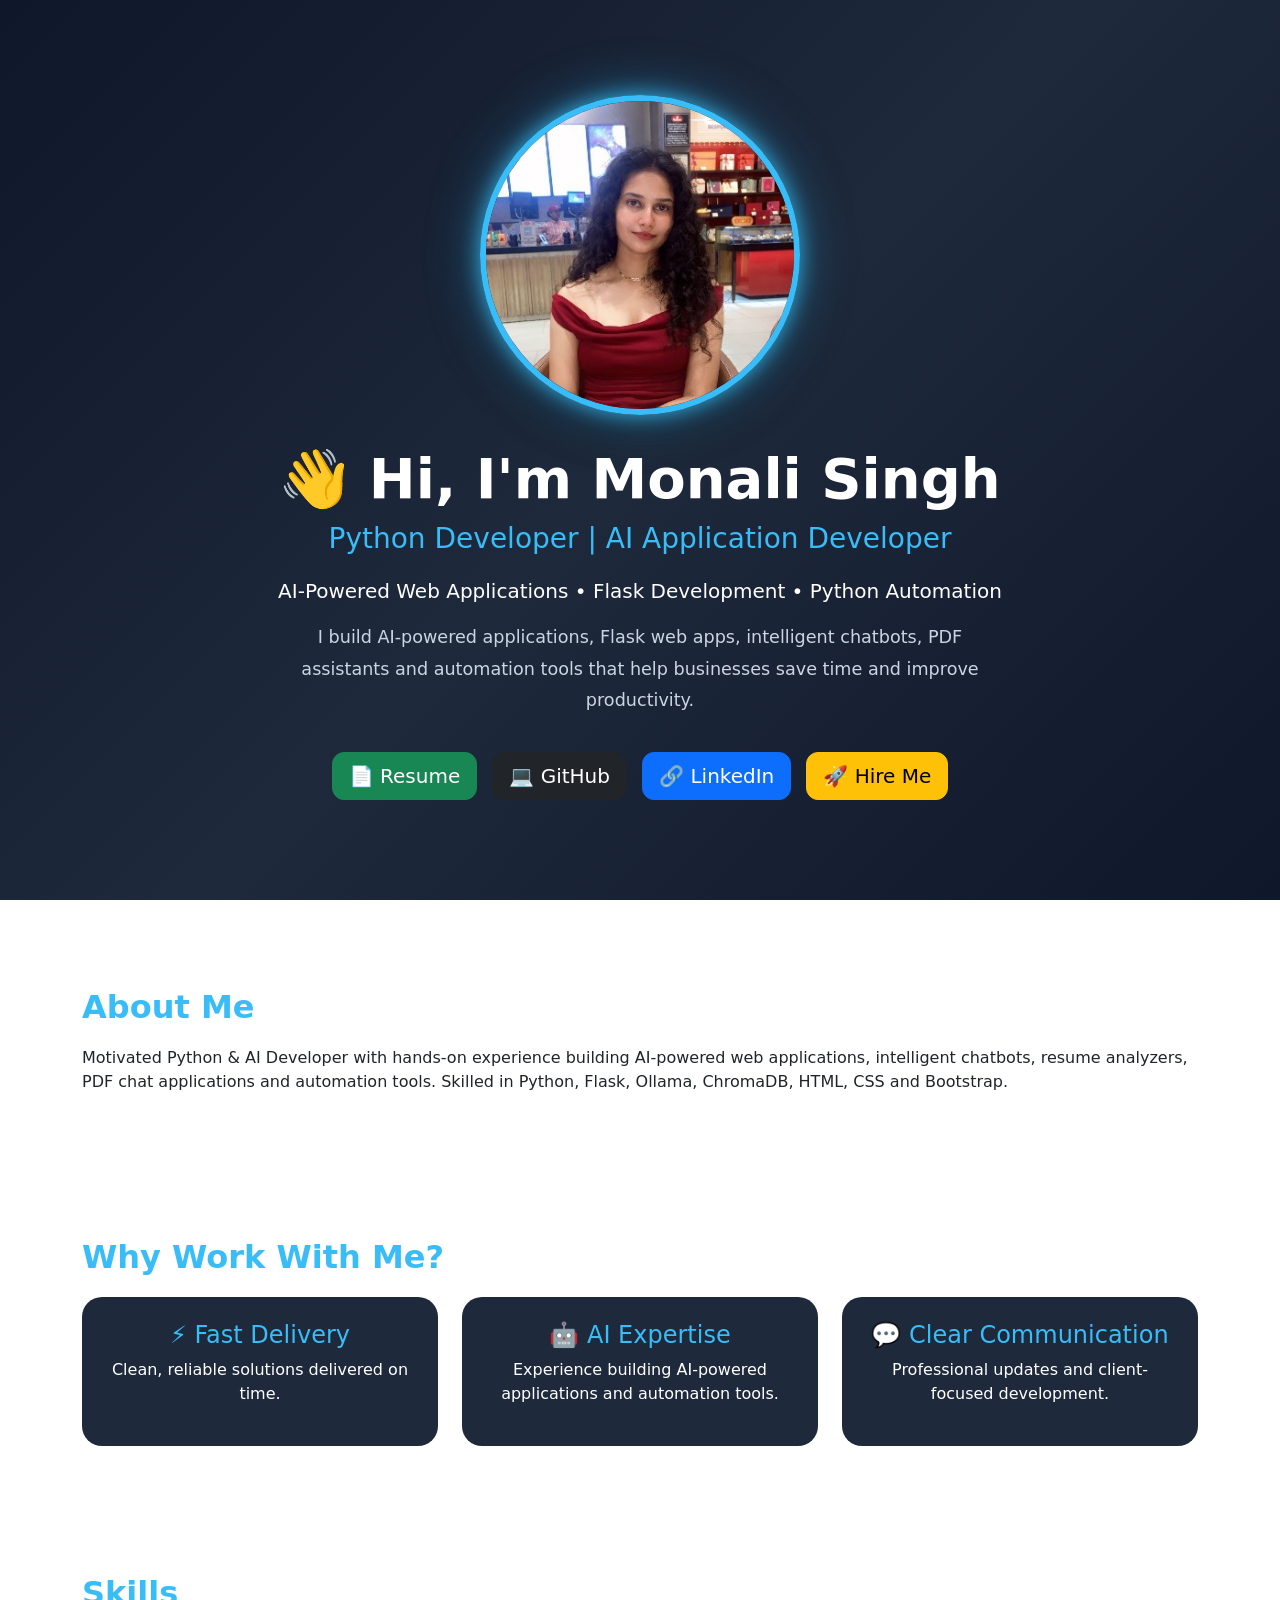
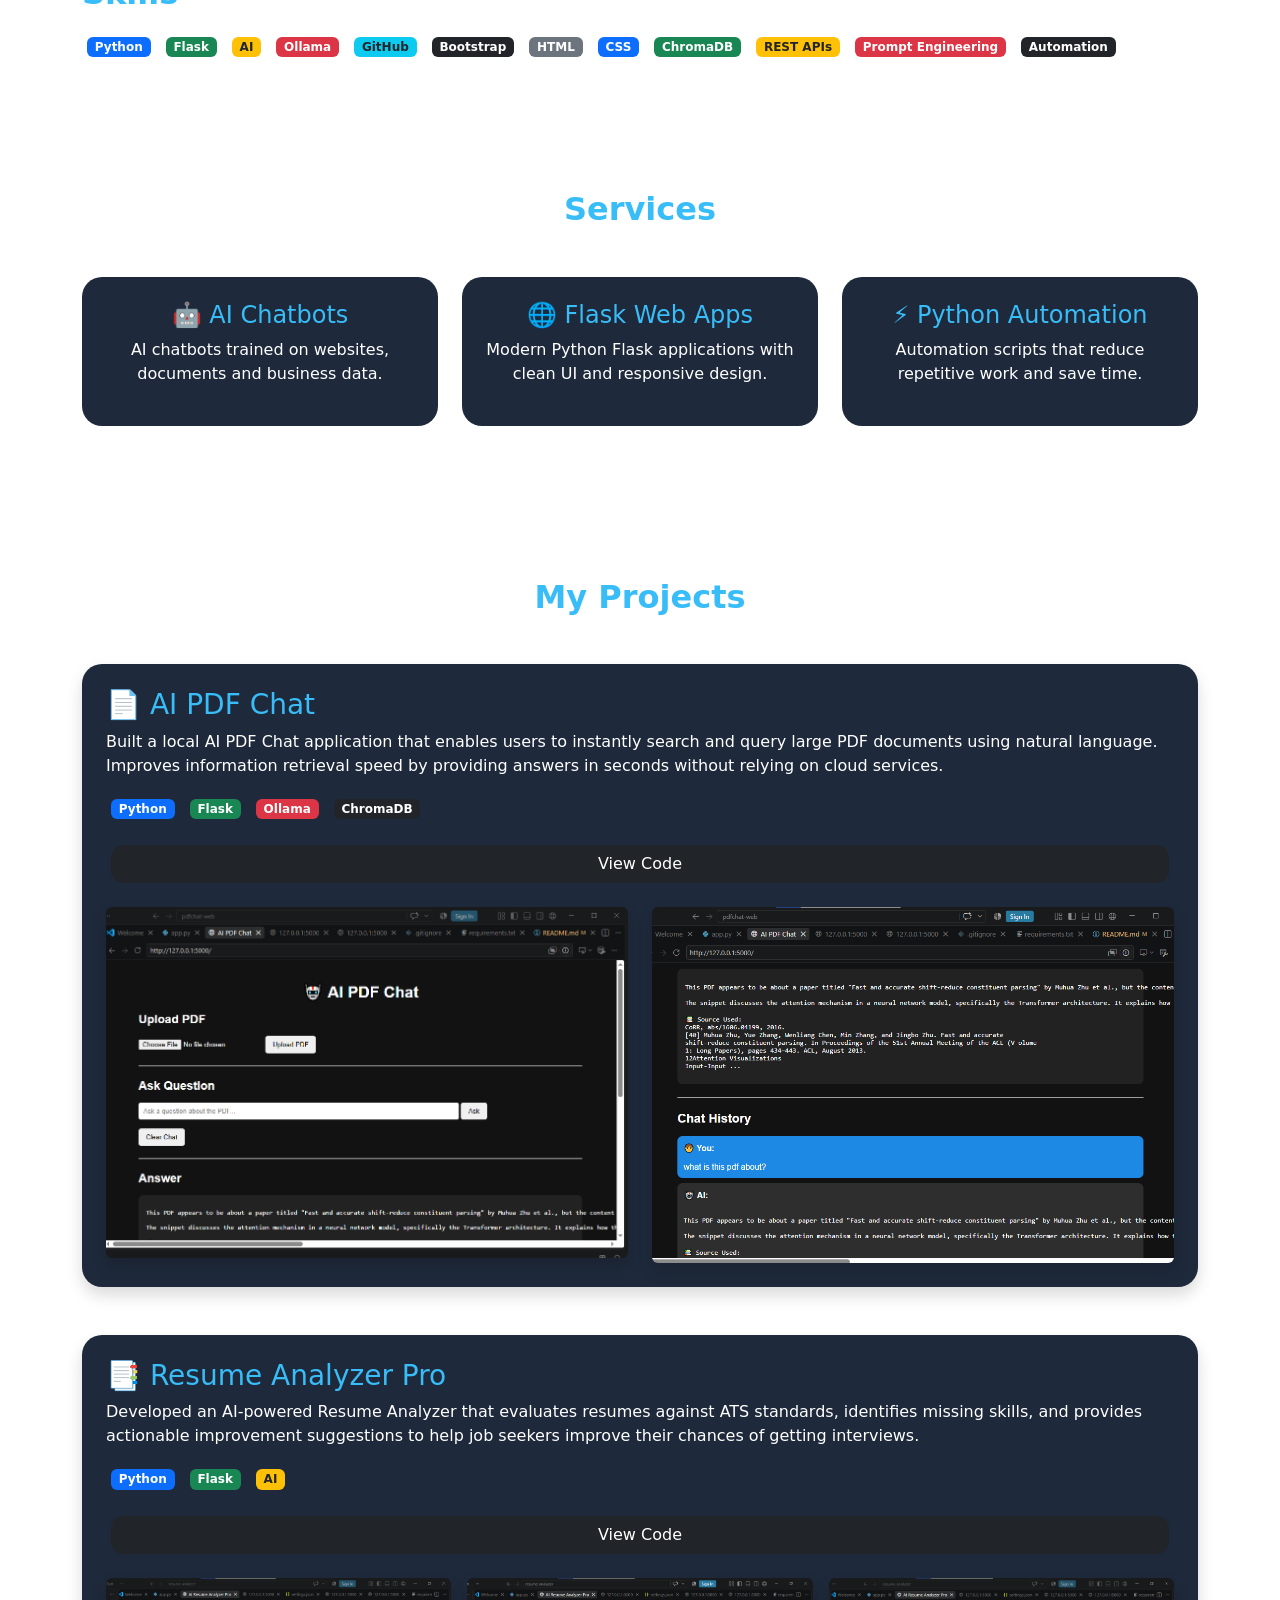
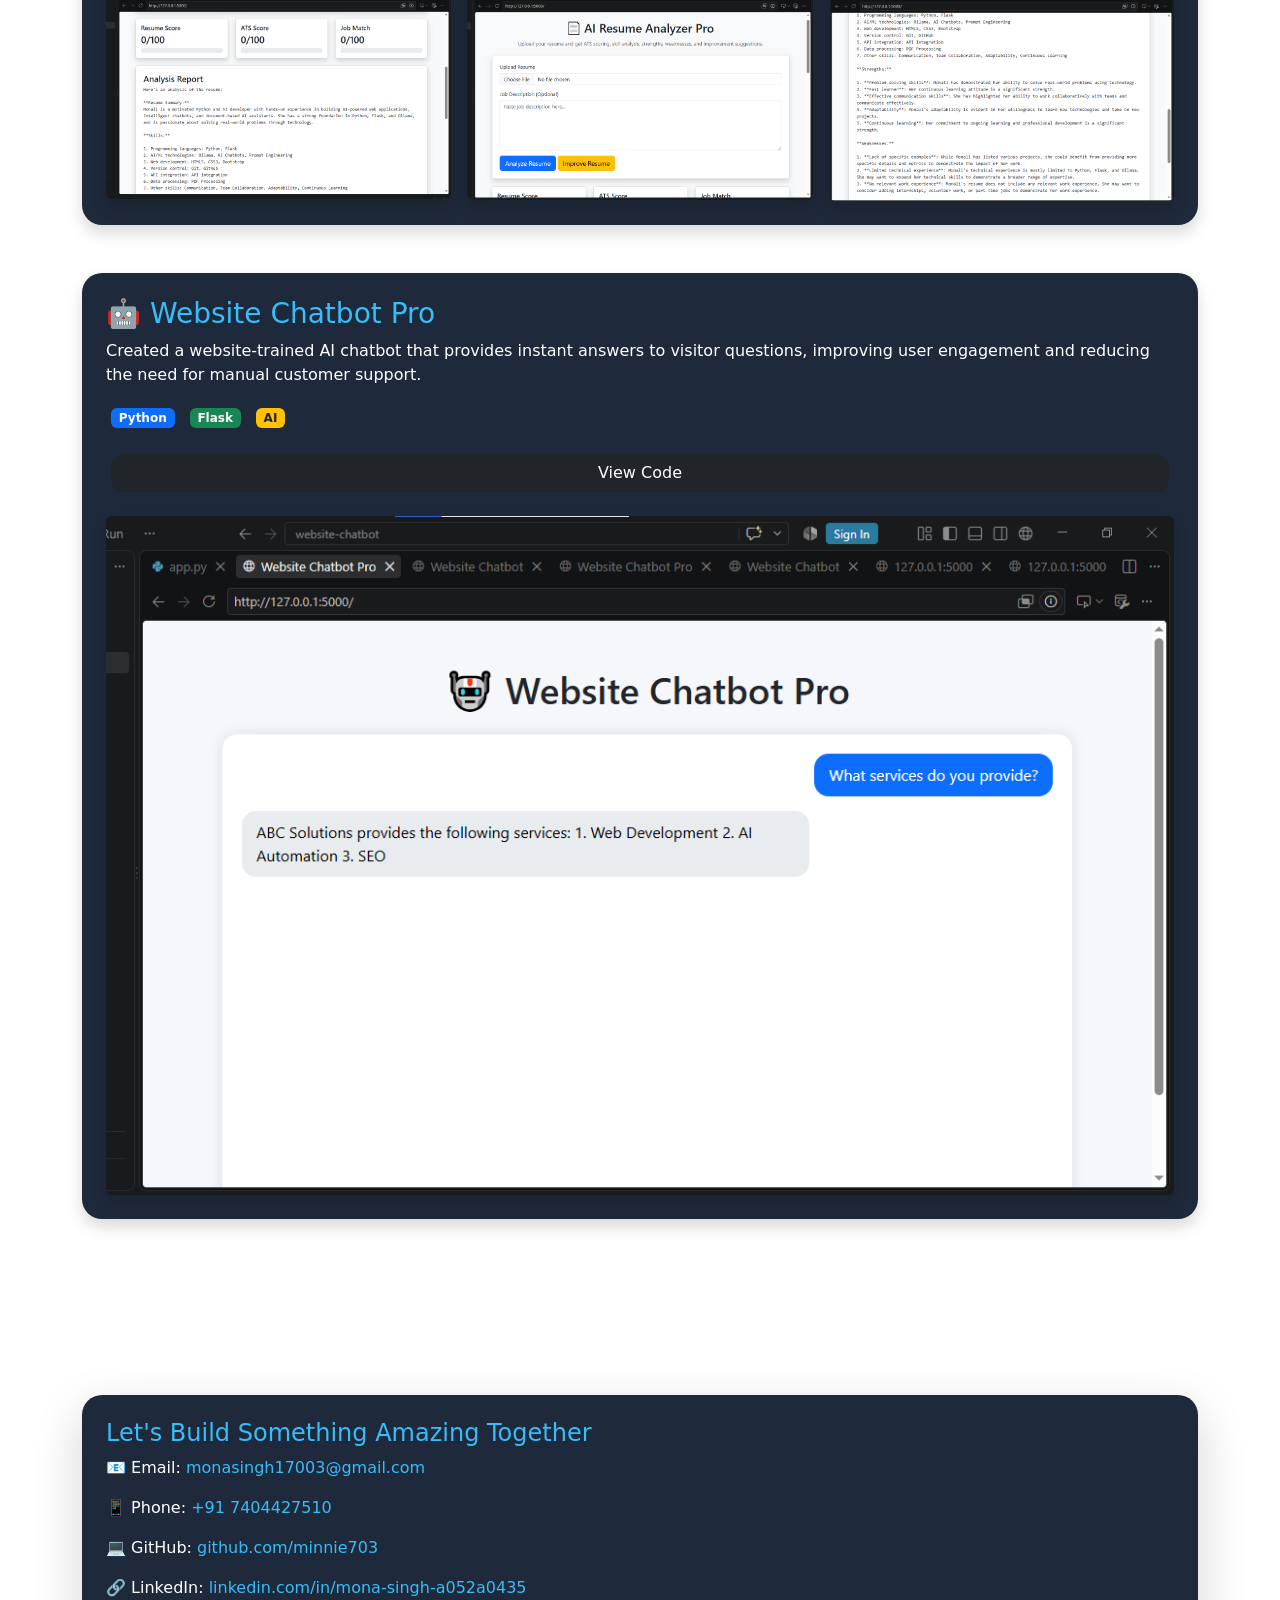
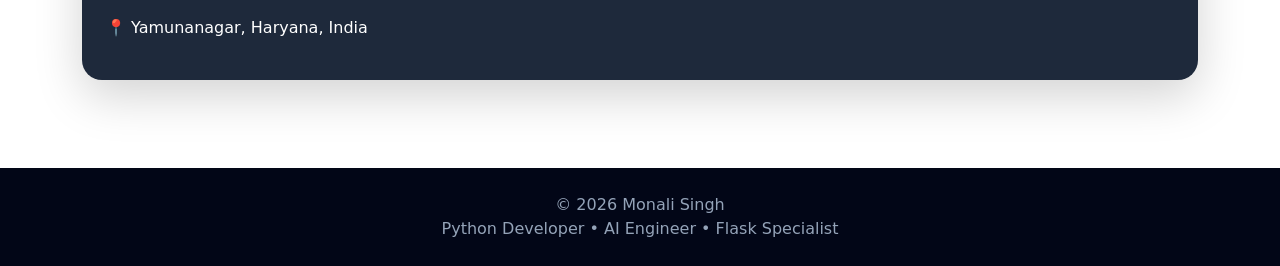
==== commit d03e0589: "Portfolio completed" ====
--- a/index.html
+++ b/index.html
@@ -24,8 +24,8 @@
     <div class="container">
 
         <img src="images/monali.png"
-             alt="Monali Singh"
-             class="profile-img">
+        alt="Monali Singh"
+        class="profile-img">
 
         <h1>👋 Hi, I'm Monali Singh</h1>
 
@@ -41,24 +41,30 @@
             that help businesses save time and improve productivity.
         </p>
 
-        <a href="Monali_Resume.pdf"
-           class="btn btn-success btn-lg"
-           target="_blank">
-           📄 Download Resume
-        </a>
-
-        <a href="https://github.com/minnie703"
-           target="_blank"
-           class="btn btn-dark btn-lg">
-           💻 GitHub
-        </a>
-
-        <a href="#contact"
-           class="btn btn-warning btn-lg">
-           🚀 Hire Me
-        </a>
-
-        </div>
+<a href="Monali_Resume.pdf"
+   class="btn btn-success btn-lg"
+   target="_blank">
+   📄 Resume
+</a>
+
+<a href="https://github.com/minnie703"
+   target="_blank"
+   class="btn btn-dark btn-lg">
+   💻 GitHub
+</a>
+
+<a href="https://www.linkedin.com/in/mona-singh-a052a0435"
+   target="_blank"
+   class="btn btn-primary btn-lg">
+   🔗 LinkedIn
+</a>
+
+<a href="#contact"
+   class="btn btn-warning btn-lg">
+   🚀 Hire Me
+</a>
+
+   </div>
 
 </section>
 
@@ -331,29 +337,43 @@
 <!-- CONTACT -->
 
 <section class="container mt-5 mb-5" id="contact">
-
-    <h2>Contact</h2>
-
-    <div class="card p-4 shadow-lg">
-
-        <h4>Let's Build Something Amazing Together</h4>
-
-        <p>📧 Email: monasingh17003@gmail.com</p>
-
-        <p>📱 Phone: +91 7404427510</p>
-
-        <p>
-            💻 GitHub:
-            <a href="https://github.com/minnie703">
-                github.com/minnie703
-            </a>
-        </p>
-
-        <p>
-            📍 Yamunanagar, Haryana, India
-        </p>
-
-    </div>
+<div class="card p-4 shadow-lg">
+
+    <h4>Let's Build Something Amazing Together</h4>
+
+    <p>
+    📧 Email:
+    <a href="mailto:monasingh17003@gmail.com">
+        monasingh17003@gmail.com
+      </a>
+   </p>
+
+    <p>
+    📱 Phone:
+    <a href="tel:+917404427510">
+        +91 7404427510
+      </a>
+   </p>
+
+    <p>
+        💻 GitHub:
+        <a href="https://github.com/minnie703" target="_blank">
+            github.com/minnie703
+         </a>
+    </p>
+
+    <p>
+        🔗 LinkedIn:
+        <a href="https://www.linkedin.com/in/mona-singh-a052a0435" target="_blank">
+            linkedin.com/in/mona-singh-a052a0435
+        </a>
+    </p>
+
+    <p>
+        📍 Yamunanagar, Haryana, India
+    </p>
+
+</div>
 
 </section>
 
@@ -361,14 +381,13 @@
 
     <div class="container">
 
-        <p>
-            © 2026 Monali Singh
-        </p>
-
-        <p>
-            Python Developer • AI Engineer • Flask Specialist
-        </p>
-
-    </div>
-
- </footer>+        <p>© 2026 Monali Singh</p>
+
+        <p>Python Developer • AI Engineer • Flask Specialist</p>
+
+    </div>
+
+</footer>
+
+</body>
+</html>
--- a/style.css
+++ b/style.css
@@ -34,18 +34,29 @@
 }
 
 .profile-img{
-    width:180px;
-    height:180px;
+    width:320px;
+    height:320px;
     object-fit:cover;
     border-radius:50%;
-    border:5px solid #38bdf8;
-    box-shadow:0 0 35px rgba(56,189,248,.6);
-    margin-bottom:25px;
+    border:6px solid #38bdf8;
+
+    box-shadow:
+        0 0 20px rgba(56,189,248,.8),
+        0 0 50px rgba(56,189,248,.5),
+        0 15px 40px rgba(0,0,0,.4);
+
+    margin-bottom:30px;
+    transition:.4s ease;
+}
+
+.profile-img:hover{
+    transform:scale(1.05);
 }
 
 .hero-section h1{
-    font-size:3rem;
+    font-size:3.5rem;
     font-weight:700;
+    margin-bottom:10px;
 }
 
 .hero-section h3{
@@ -59,6 +70,7 @@
     font-size:1.1rem;
     color:#cbd5e1;
     margin-bottom:30px;
+    line-height:1.8;
 }
 
 /* =========================
@@ -67,17 +79,23 @@
 
 .btn{
     margin:5px;
-    border-radius:10px !important;
+    border-radius:12px !important;
     transition:.3s;
+    font-weight:600;
 }
 
 .btn:hover{
-    transform:translateY(-3px);
+    transform:translateY(-4px);
 }
 
 /* =========================
    SECTION HEADINGS
 ========================= */
+
+section{
+    padding-top:40px;
+    padding-bottom:40px;
+}
 
 section h2{
     color:#38bdf8;
@@ -103,17 +121,17 @@
     0 15px 40px rgba(0,0,0,.4);
 }
 
+.card h3,
+.card h4{
+    color:#38bdf8;
+}
+
 /* =========================
    SERVICE CARDS
 ========================= */
 
 .service-card{
     height:100%;
-}
-
-.service-card h4{
-    color:#38bdf8;
-    margin-bottom:15px;
 }
 
 /* =========================
@@ -124,6 +142,7 @@
     padding:10px 14px;
     margin:5px;
     font-size:.9rem;
+    border-radius:30px;
 }
 
 /* =========================
@@ -131,6 +150,7 @@
 ========================= */
 
 .project-img{
+    width:100%;
     transition:.4s;
     border-radius:15px;
 }
@@ -139,24 +159,6 @@
     transform:scale(1.04);
 }
 
-.card h3{
-    color:#38bdf8;
-    margin-bottom:15px;
-}
-
-/* =========================
-   STATS
-========================= */
-
-.stats-section h2{
-    font-size:3rem;
-    font-weight:700;
-}
-
-.stats-section p{
-    color:#cbd5e1;
-}
-
 /* =========================
    CONTACT
 ========================= */
@@ -178,9 +180,14 @@
    FOOTER
 ========================= */
 
-footer{
-    background:#020617 !important;
+.footer{
+    background:#020617;
     color:#94a3b8;
+    padding:25px 0;
+}
+
+.footer p{
+    margin:0;
 }
 
 /* =========================
@@ -207,7 +214,7 @@
 @media(max-width:768px){
 
     .hero-section h1{
-        font-size:2.2rem;
+        font-size:2.4rem;
     }
 
     .hero-section h3{
@@ -215,8 +222,12 @@
     }
 
     .profile-img{
-        width:140px;
-        height:140px;
+        width:220px;
+        height:220px;
+    }
+
+    .hero-text{
+        font-size:1rem;
     }
 
 }
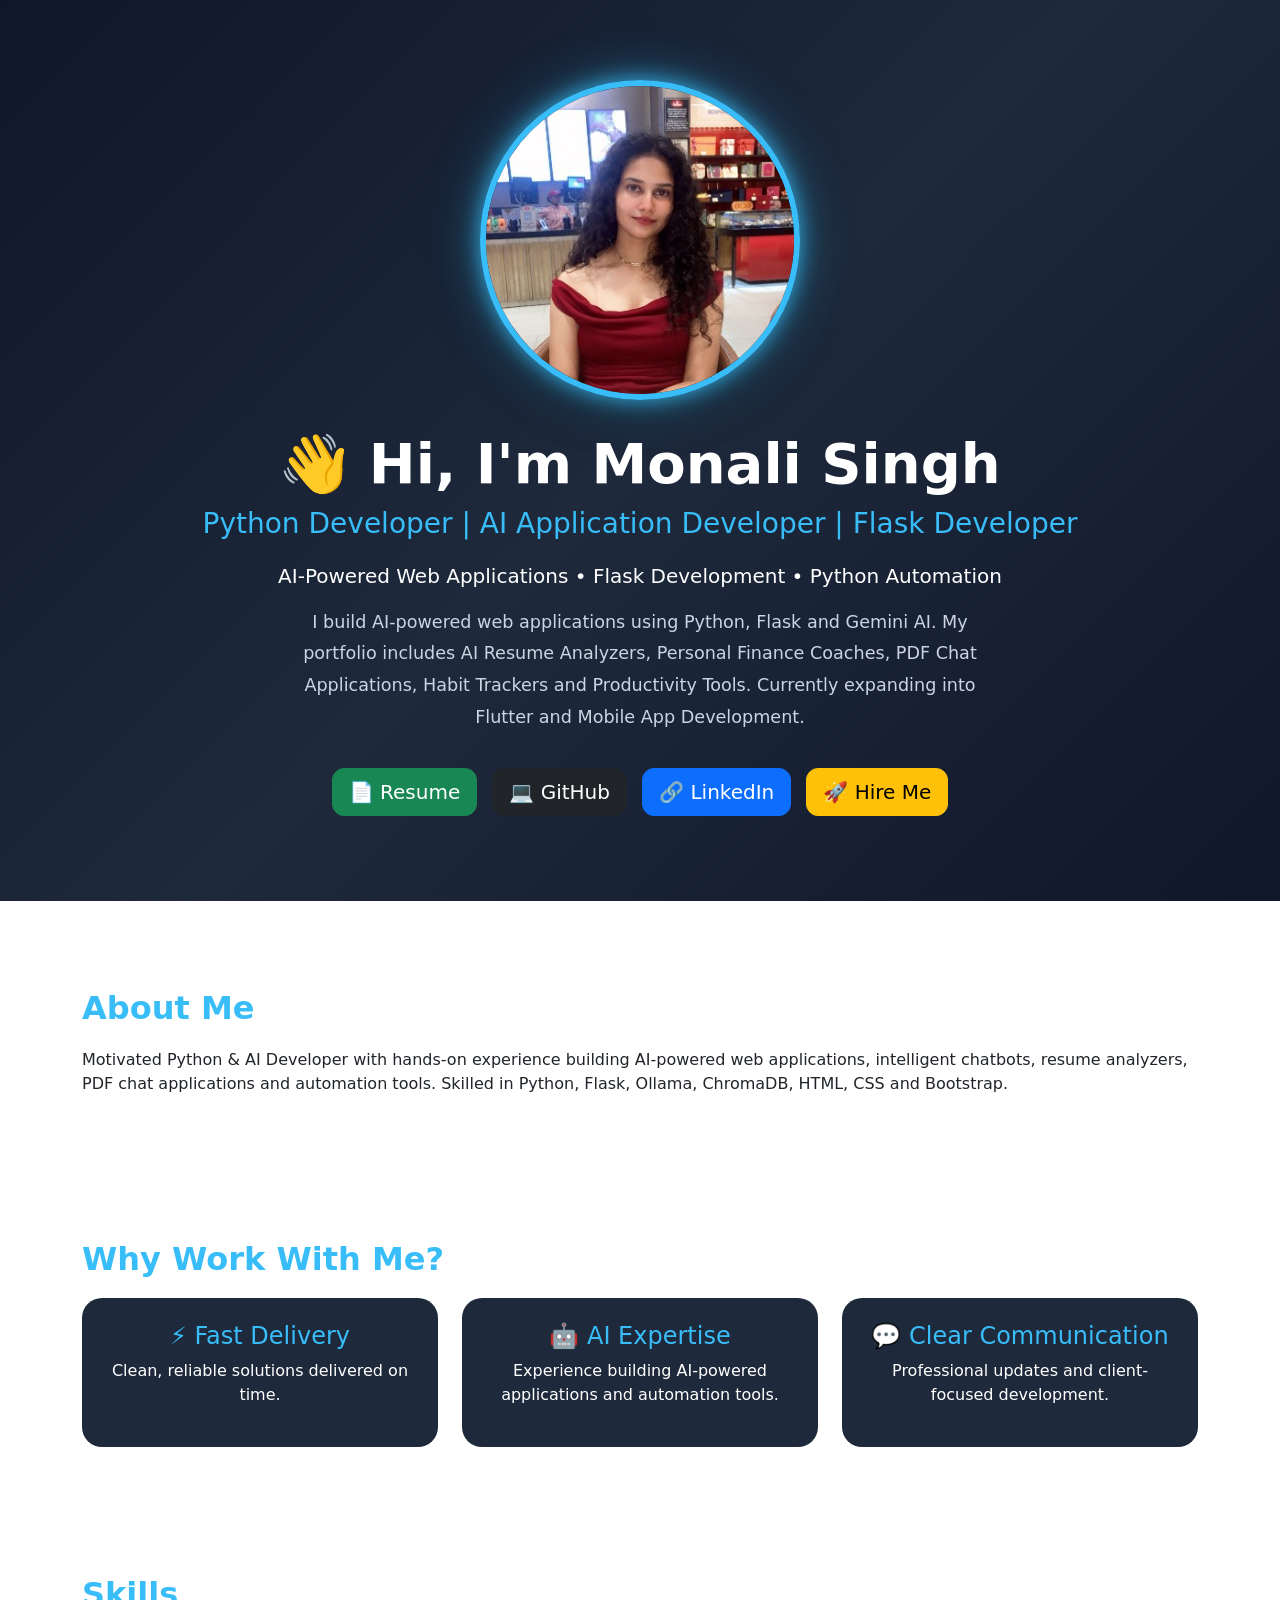
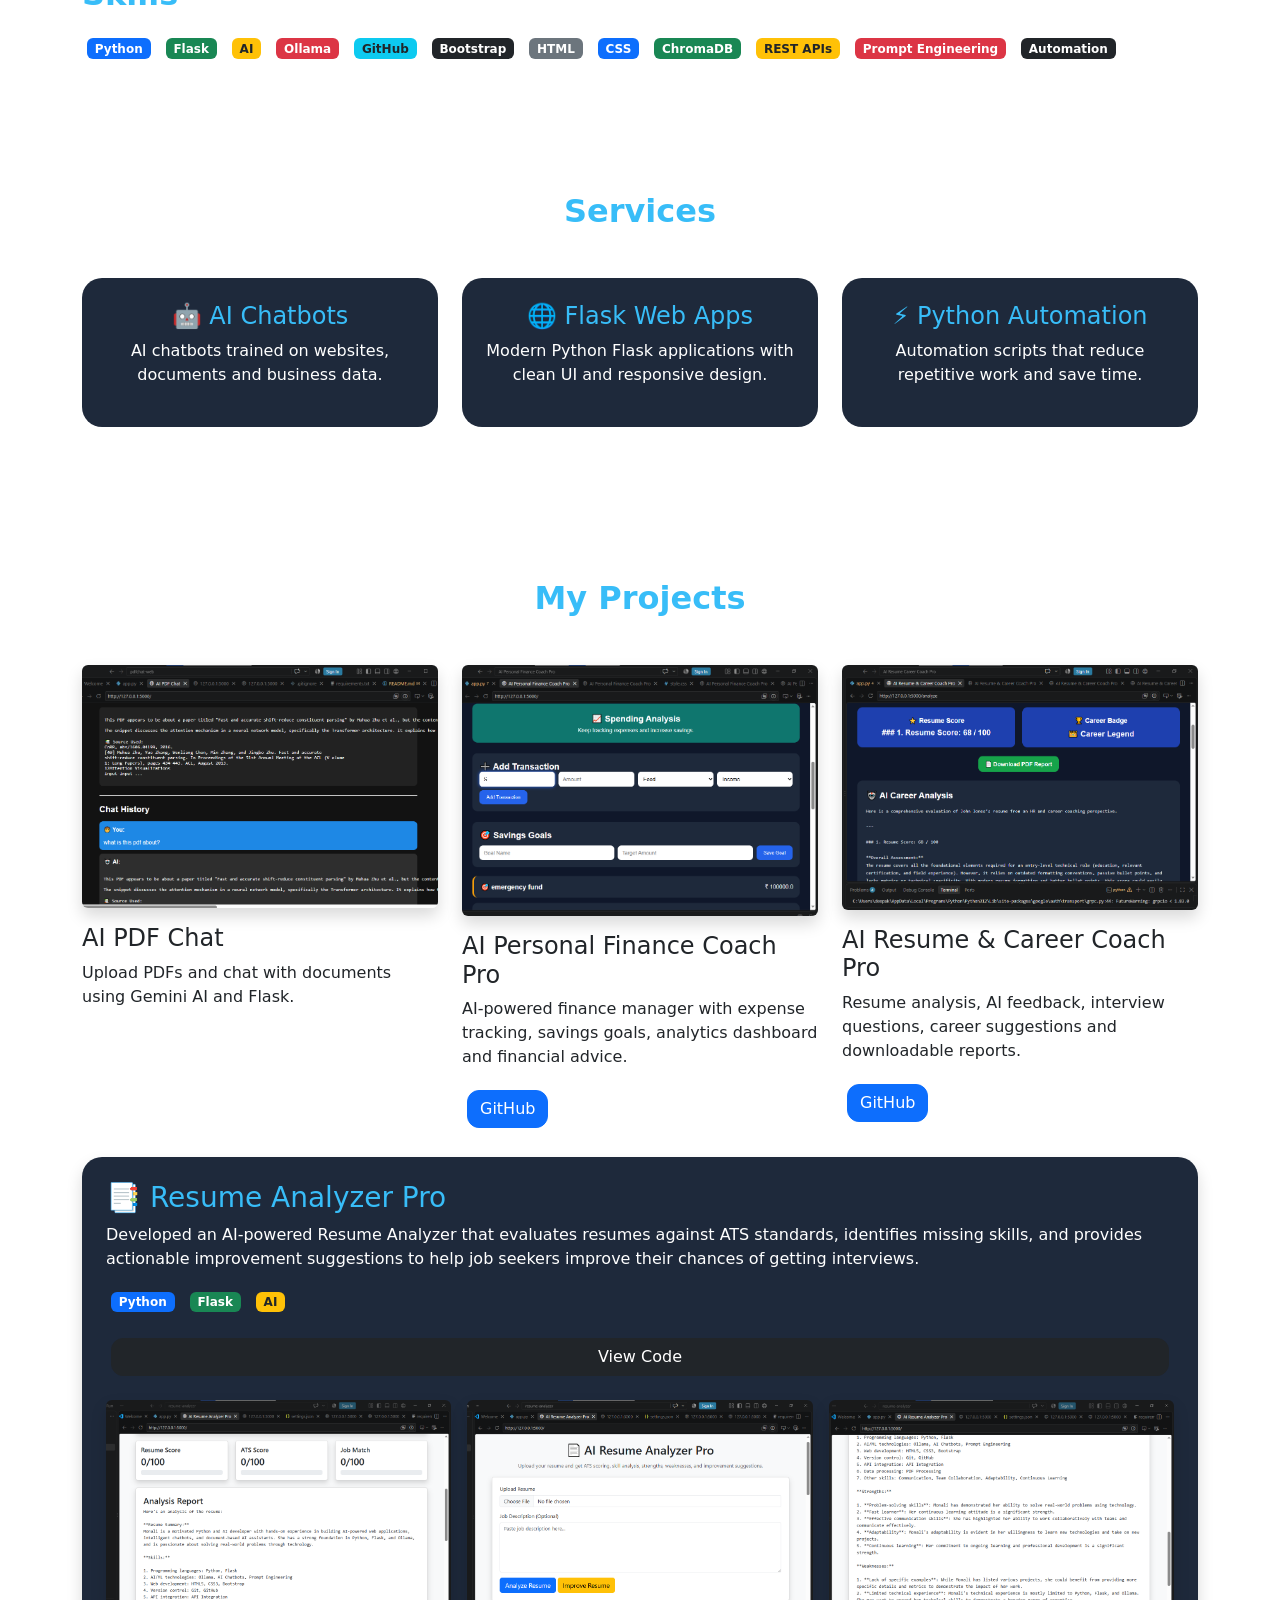
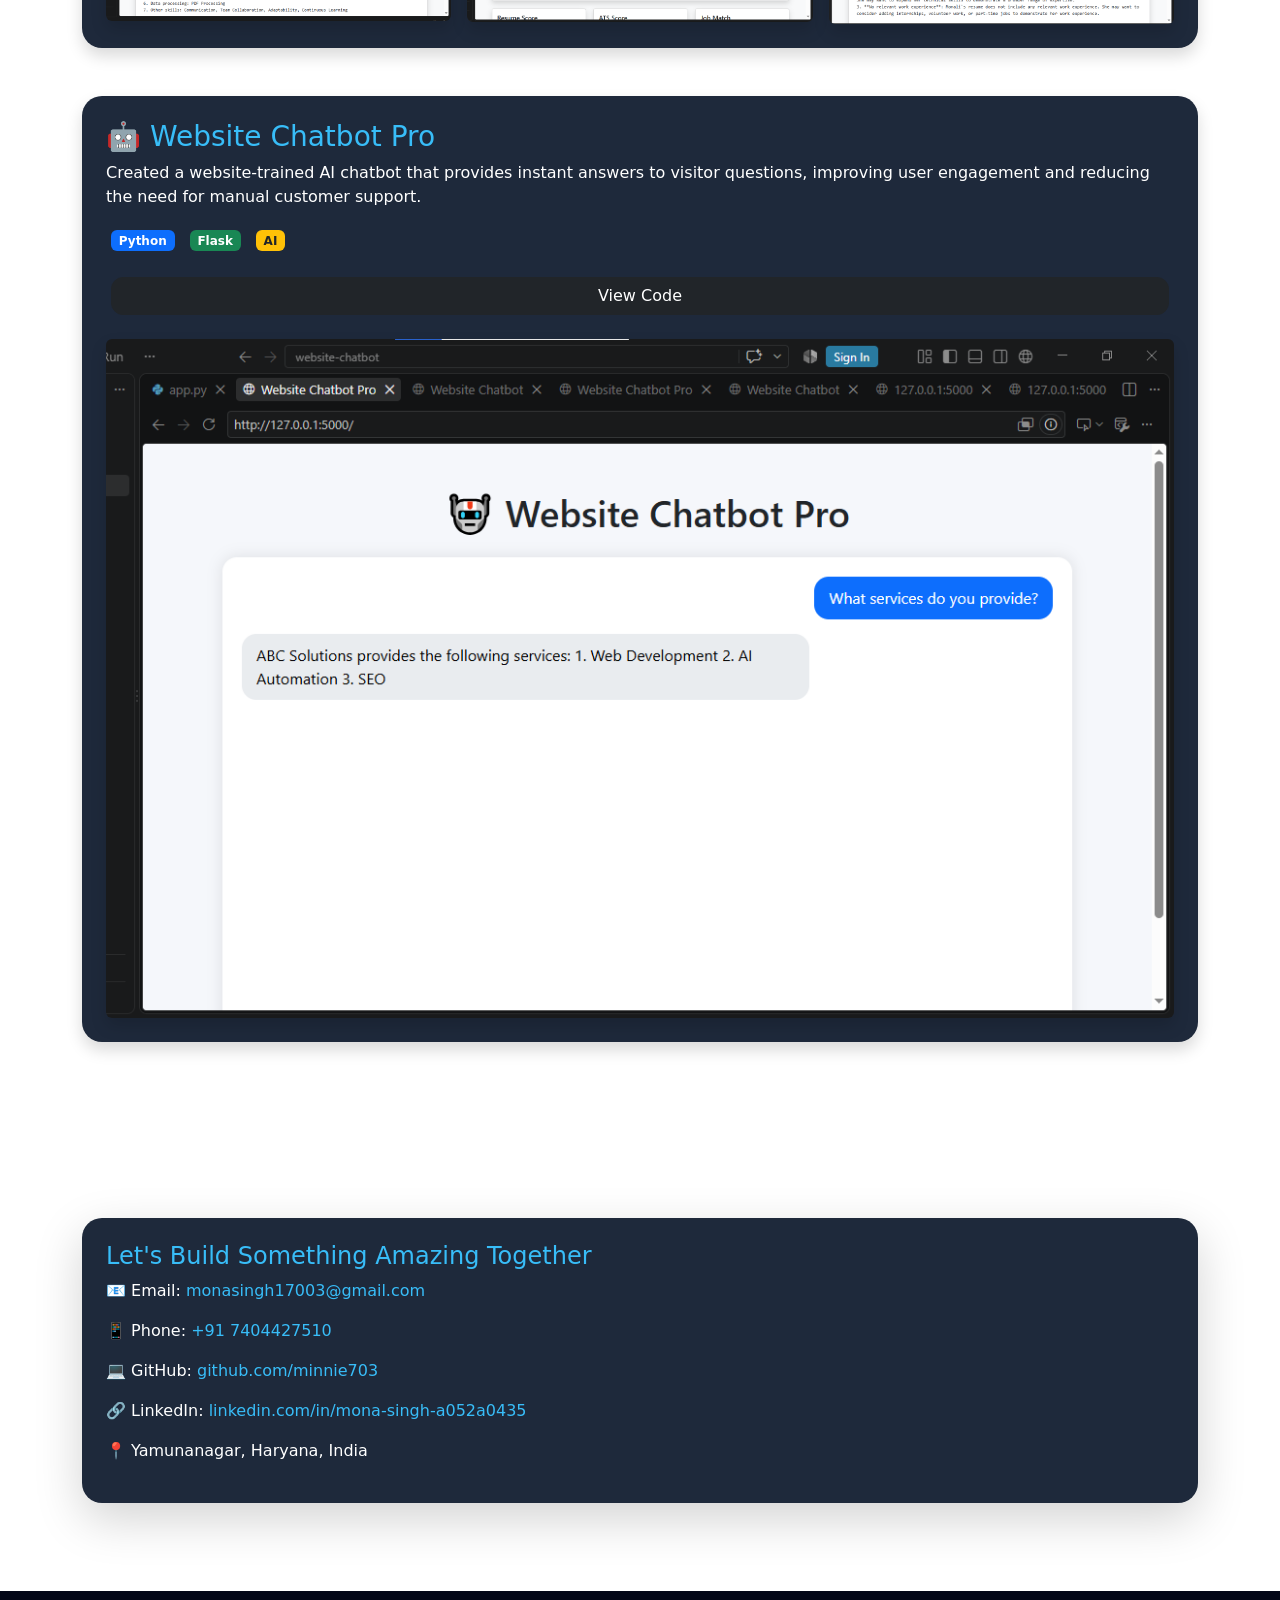
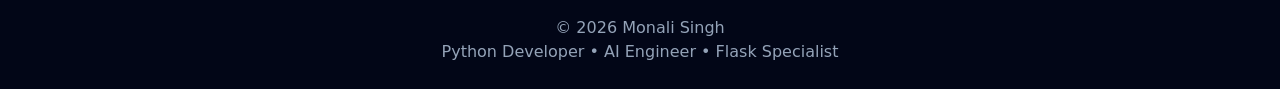
==== commit 81ae0cf2: "Added Finance Coach and Resume Coach projects" ====
--- a/index.html
+++ b/index.html
@@ -29,16 +29,19 @@
 
         <h1>👋 Hi, I'm Monali Singh</h1>
 
-        <h3>Python Developer | AI Application Developer</h3>
+        <h3>Python Developer | AI Application Developer | Flask Developer</h3>
 
         <p class="lead mt-3">
     AI-Powered Web Applications • Flask Development • Python Automation
 </p>
 
         <p class="hero-text">
-            I build AI-powered applications, Flask web apps,
-            intelligent chatbots, PDF assistants and automation tools
-            that help businesses save time and improve productivity.
+            I build AI-powered web applications using Python, Flask and Gemini AI.
+
+            My portfolio includes AI Resume Analyzers, Personal Finance Coaches,
+            PDF Chat Applications, Habit Trackers and Productivity Tools.
+
+            Currently expanding into Flutter and Mobile App Development.
         </p>
 
 <a href="Monali_Resume.pdf"
@@ -203,52 +206,77 @@
         My Projects
     </h2>
 
-    <!-- AI PDF CHAT -->
-
-    <div class="card shadow p-4 mb-5">
-
-        <h3>📄 AI PDF Chat</h3>
+    <div class="row">
+
+    <!-- AI PDF Chat -->
+
+    <div class="col-md-4 mb-4">
+        <a href="images/aipdfchatt.png" target="_blank">
+            <img src="images/aipdfchatt.png"
+                 class="img-fluid rounded shadow project-img">
+        </a>
+
+        <h4 class="mt-3">AI PDF Chat</h4>
 
         <p>
-            Built a local AI PDF Chat application that enables users to instantly
-            search and query large PDF documents using natural language.
-            Improves information retrieval speed by providing answers in seconds
-            without relying on cloud services.
-        </p>
-
-        <div class="mb-3">
-            <span class="badge bg-primary">Python</span>
-            <span class="badge bg-success">Flask</span>
-            <span class="badge bg-danger">Ollama</span>
-            <span class="badge bg-dark">ChromaDB</span>
-        </div>
-
-        <a href="https://github.com/minnie703"
+            Upload PDFs and chat with documents using
+            Gemini AI and Flask.
+        </p>
+    </div>
+
+    <!-- AI Personal Finance Coach -->
+
+    <div class="col-md-4 mb-4">
+        <a href="images/finance_coach.png" target="_blank">
+            <img src="images/finance_coach.png"
+                 class="img-fluid rounded shadow project-img">
+        </a>
+
+        <h4 class="mt-3">
+            AI Personal Finance Coach Pro
+        </h4>
+
+        <p>
+            AI-powered finance manager with expense tracking,
+            savings goals, analytics dashboard and
+            financial advice.
+        </p>
+
+        <a href="https://github.com/minnie703/AI-Personal-Finance-Coach-Pro"
            target="_blank"
-           class="btn btn-dark mb-4">
-            View Code
-        </a>
-
-        <div class="row">
-
-            <div class="col-md-6">
-                <a href="images/aipdfchat.png" target="_blank">
-                    <img src="images/aipdfchat.png"
-                         class="img-fluid rounded shadow project-img">
-                </a>
-            </div>
-
-            <div class="col-md-6">
-                <a href="images/aipdfchatt.png" target="_blank">
-                    <img src="images/aipdfchatt.png"
-                         class="img-fluid rounded shadow project-img">
-                </a>
-            </div>
-
-        </div>
-
-    </div>
-
+           class="btn btn-primary">
+            GitHub
+        </a>
+    </div>
+
+    <!-- AI Resume Coach -->
+
+    <div class="col-md-4 mb-4">
+        <a href="images/carrer_coach.png" target="_blank">
+            <img src="images/carrer_coach.png"
+                 class="img-fluid rounded shadow project-img">
+        </a>
+
+        <h4 class="mt-3">
+            AI Resume & Career Coach Pro
+        </h4>
+
+        <p>
+            Resume analysis, AI feedback,
+            interview questions, career suggestions
+            and downloadable reports.
+        </p>
+
+        <a href="https://github.com/minnie703/AI-Resume-Career-Coach-Pro"
+           target="_blank"
+           class="btn btn-primary">
+            GitHub
+        </a>
+    </div>
+
+</div>
+
+    
     <!-- RESUME ANALYZER -->
 
     <div class="card shadow p-4 mb-5">
